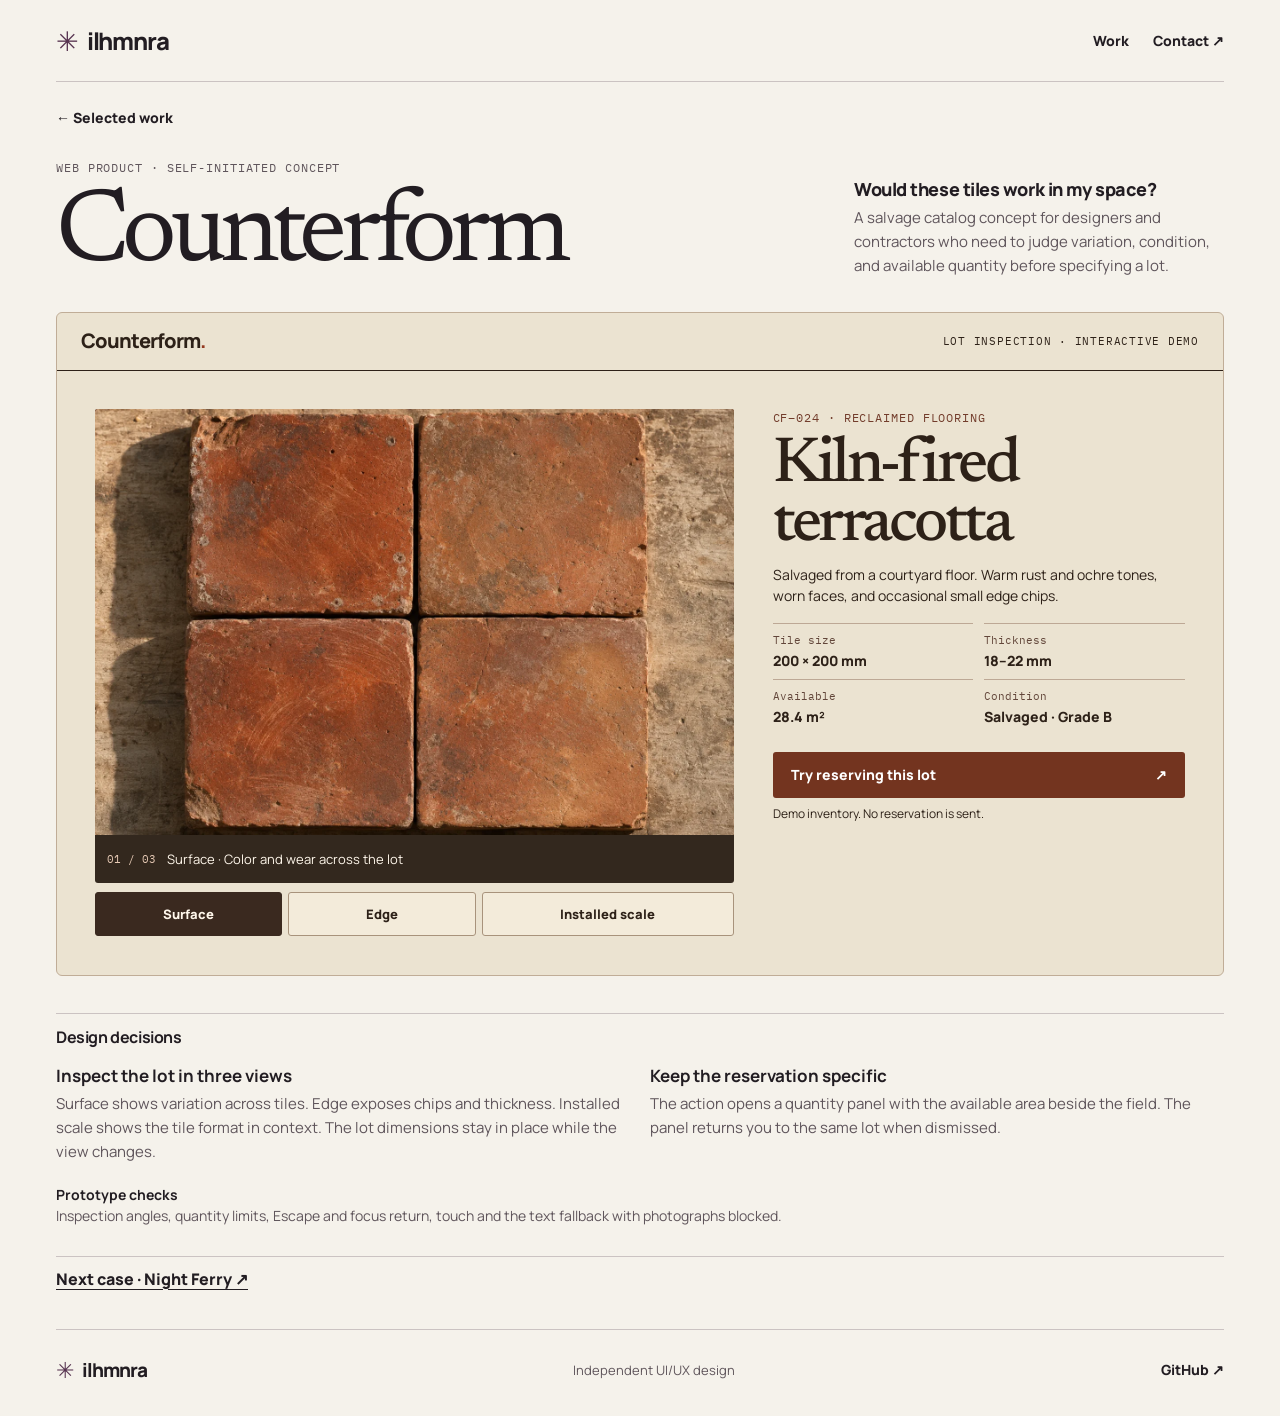
==== site/counterform/index.html @ 46cfc8ca "Build original UI design portfolio and Pages deployment" ====
<!doctype html><html lang="en"><head><meta charset="utf-8"><meta name="viewport" content="width=device-width,initial-scale=1"><meta name="description" content="Counterform · Selected web and mobile design work by Ilhmnra."><title>Counterform — Ilhmnra</title><link rel="icon" href="../assets/mark.png"><link rel="stylesheet" href="../styles.css"><script defer src="../app.js"></script></head><body class="counterform"><a class="skip" href="#main">Skip to content</a><header class="top wrap"><a class="wordmark" href="../" aria-label="Ilhmnra home"><span aria-hidden="true">✳</span> ilhmnra</a><nav aria-label="Main"><a href="../#work">Work</a><a href="../#contact">Contact ↗</a></nav></header><main id="main" class="wrap case-page"><a class="back" href="../#work">← Selected work</a><div class="case-intro"><div><p class="eyebrow">Web product · Self-initiated concept</p><h1>Counterform</h1></div><div><p class="case-statement">Would these tiles work in my space?</p><p class="case-summary">A salvage catalog concept for designers and contractors who need to judge variation, condition, and available quantity before specifying a lot.</p></div></div>
<section class="cf-prototype" aria-labelledby="lot-title">
<div class="proto-bar"><span class="proto-brand">Counterform<span class="cf-dot">.</span></span><span class="proto-tag">Lot inspection · Interactive demo</span></div>
<div class="cf-layout">
<div class="cf-visual">
<figure class="cf-figure" id="lot-view"><div class="cf-image" id="lot-image"><span class="cf-placeholder" aria-hidden="true"></span><img src="../assets/surface.webp" width="1440" height="960" alt="Top view of terracotta tiles with worn edges and a range of red and ochre tones" data-optional-media fetchpriority="high"></div><figcaption><span class="view-index" id="view-index">01 / 03</span><span id="view-caption" role="status">Surface · Color and wear across the lot</span></figcaption></figure>
<div class="view-options" role="group" aria-label="Inspection angle"><button type="button" data-view="surface" aria-controls="lot-view" aria-pressed="true">Surface</button><button type="button" data-view="edge" aria-controls="lot-view" aria-pressed="false">Edge</button><button type="button" data-view="scale" aria-controls="lot-view" aria-pressed="false">Installed scale</button></div>
</div><div class="cf-data"><p class="eyebrow">CF–024 · Reclaimed flooring</p><h2 id="lot-title">Kiln-fired<br>terracotta</h2><p>Salvaged from a courtyard floor. Warm rust and ochre tones, worn faces, and occasional small edge chips.</p><dl class="specs"><div><dt>Tile size</dt><dd>200 × 200 mm</dd></div><div><dt>Thickness</dt><dd>18–22 mm</dd></div><div><dt>Available</dt><dd>28.4 m²</dd></div><div><dt>Condition</dt><dd>Salvaged · Grade B</dd></div></dl><button type="button" class="button cf-action" id="open-hold">Try reserving this lot <span aria-hidden="true">↗</span></button><p class="prototype-note">Demo inventory. No reservation is sent.</p><p id="hold-status" class="status" role="status"></p></div></div></section>
<dialog class="sheet" id="hold-dialog" aria-labelledby="hold-title"><div class="sheet-top"><h2 id="hold-title">Reserve a quantity</h2><form method="dialog"><button class="icon-button" aria-label="Close reservation">×</button></form></div><p>Kiln-fired terracotta · CF–024 · 28.4 m² available</p><form id="hold-form"><label for="hold-amount">Area in square metres</label><input type="number" name="area" id="hold-amount" min="0.1" max="28.4" step="0.1" value="10" required><button type="submit" class="button">Preview reservation</button></form></dialog>
<section class="case-notes" aria-labelledby="notes-title"><div class="section-heading"><h2 id="notes-title">Design decisions</h2></div><div class="notes-grid"><article><h3>Inspect the lot in three views</h3><p>Surface shows variation across tiles. Edge exposes chips and thickness. Installed scale shows the tile format in context. The lot dimensions stay in place while the view changes.</p></article><article><h3>Keep the reservation specific</h3><p>The action opens a quantity panel with the available area beside the field. The panel returns you to the same lot when dismissed.</p></article></div><p class="checked"><strong>Prototype checks</strong> Inspection angles, quantity limits, Escape and focus return, touch and the text fallback with photographs blocked.</p></section><div class="next-case"><a href="../night-ferry/">Next case · Night Ferry ↗</a></div></main><footer class="foot wrap"><a class="wordmark" href="../"><span aria-hidden="true">✳</span> ilhmnra</a><span>Independent UI/UX design</span><a href="https://github.com/ilhmnra">GitHub ↗</a></footer></body></html>
---- site/styles.css ----
@font-face{font-family:Manrope;src:url(assets/manrope.woff2) format("woff2");font-weight:200 800;font-display:swap}
@font-face{font-family:Newsreader;src:url(assets/newsreader.woff2) format("woff2");font-weight:200 800;font-display:swap}
@font-face{font-family:Plex;src:url(assets/ibm-plex-mono.woff2) format("woff2");font-display:swap}
:root{color-scheme:light;--paper:#f5f2eb;--ink:#221d22;--muted:#5f555b;--line:#cbc3c2;--accent:#573350;--plum:#382438;--sans:Manrope,Arial,sans-serif;--serif:Newsreader,Georgia,serif;--mono:Plex,monospace}
*{box-sizing:border-box}
body{margin:0;background:var(--paper);color:var(--ink);font-family:var(--sans);font-size:16px}
main,section{scroll-margin-top:24px}
a{color:inherit;text-underline-offset:.22em}
button,textarea,input{font:inherit}
button{cursor:pointer}
button[hidden]{display:none}
a:focus-visible,button:focus-visible,textarea:focus-visible,input:focus-visible{outline:3px solid #8d3a77;outline-offset:4px}
a,button,input,textarea{-webkit-tap-highlight-color:transparent}
img{display:block;width:100%;height:auto}
p,h1,h2,h3,figure,dl,dd{margin:0}
.wrap{width:min(100% - 112px,1272px);margin-inline:auto}
.skip{position:fixed;top:8px;left:8px;translate:0 -160%;z-index:9;padding:13px;background:var(--ink);color:var(--paper)}
.skip:focus{translate:0}
.top{height:82px;display:flex;align-items:center;justify-content:space-between;border-bottom:1px solid var(--line)}
.wordmark{display:inline-flex;align-items:center;gap:9px;min-height:44px;text-decoration:none;font-weight:800;letter-spacing:-.05em;font-size:24px}
.wordmark span{color:var(--accent);font-size:27px;font-weight:400}
.top nav{display:flex;gap:24px}
.top nav a,.foot>a:last-child{min-height:44px;display:inline-flex;align-items:center;font-size:14px;font-weight:800;text-decoration:none}
.top nav a:hover,.foot a:hover,.back:hover{text-decoration:underline}
.eyebrow{font:400 12px/1.5 var(--mono);letter-spacing:.075em;text-transform:uppercase;color:var(--muted)}
.hero{display:grid;grid-template-columns:minmax(0,1fr) minmax(190px,280px);gap:36px;align-items:end;padding:62px 0 62px}
.live-dot{display:inline-block;vertical-align:2px;width:7px;height:7px;background:#834d70;border-radius:50%;margin-right:6px}
.hero h1{font:400 clamp(76px,8.1vw,130px)/.85 var(--serif);letter-spacing:-.065em;margin-top:28px}
.hero h1 em{font-style:italic;color:var(--accent)}
.hero-intro{padding-bottom:3px}
.hero-intro p,.contact-content p{font-size:18px;line-height:1.55;color:var(--muted);font-weight:600}
.button{display:inline-flex;align-items:center;justify-content:space-between;gap:15px;min-height:46px;padding:9px 17px;border:1px solid transparent;background:var(--plum);color:#fff;text-decoration:none;font-size:14px;font-weight:800;border-radius:3px;text-align:left}
.button:hover{background:#5b3a56}
.button.secondary{color:var(--ink);background:transparent;border-color:#9e8e98}
.button.secondary:hover{background:#e4dce2}
.hero-intro .button{margin-top:22px}
.section-heading{display:flex;justify-content:space-between;align-items:baseline;gap:10px;padding:12px 0 16px;border-top:1px solid var(--line)}
.section-heading h2{font-size:16px;letter-spacing:-.025em}
.section-heading>span{font:400 12px/1.4 var(--mono);color:var(--muted)}
.work-grid{display:grid;grid-template-columns:minmax(0,1.08fr) minmax(0,1fr);gap:16px}
.project-link{display:block;text-decoration:none}
.project-art{position:relative;overflow:hidden;isolation:isolate;aspect-ratio:1.64;border-radius:4px;color:#fff;background:#693b2b}
.project-art img{position:absolute;inset:0;height:100%;object-fit:cover;object-position:50% 55%}
.clay-art{background:repeating-linear-gradient(120deg,#5e362d 0 40px,#8c533b 41px 95px)}
.clay-art:after{content:"";position:absolute;inset:45% 0 0;background:linear-gradient(transparent,#1a0d08bb)}
.art-caption{position:absolute;z-index:2;inset:auto 19px 16px;display:flex;justify-content:space-between;gap:8px;font:400 11px var(--mono);letter-spacing:.12em}
.night-art{background:radial-gradient(ellipse at 68% 80%,#3b5863,transparent 56%),linear-gradient(127deg,#111e33,#24384a 62%,#152538)}
.art-orbit{position:absolute;inset:-48% -12% -42% -14%;background:repeating-radial-gradient(ellipse at 73% 65%,transparent 0 21px,#9fc7bb35 22px 23px,transparent 25px 32px);transform:rotate(-21deg)}
.art-route{position:absolute;top:58%;left:6%;width:85%;height:24%;border-top:1px dashed #9de7ce;border-right:1px dashed #9de7ce;border-radius:60%;transform:rotate(-18deg)}
.mini-phone{position:absolute;top:12%;left:50%;transform:translateX(-50%) rotate(-9deg);width:39%;min-width:142px;aspect-ratio: .62;padding:clamp(11px,1.7vw,26px);border:1px solid #9caeb0;border-radius:clamp(15px,2vw,27px);background:#101e30;box-shadow:18px 17px 35px #06111c99;color:#fff}
.mini-bar{display:flex;justify-content:space-between;gap:3px;white-space:nowrap;font:400 clamp(8px,1vw,11px) var(--mono);color:#b9cdd0}
.mini-title{margin-top:18%;font-size:clamp(16px,2.45vw,35px);line-height:1.02;font-weight:800;letter-spacing:-.045em}
.mini-title span{color:#a7ebc9}
.mini-line{height:1px;background:#81d4b4;margin:16% 0;display:flex;justify-content:space-between;align-items:center}
.mini-line i{display:block;background:#b5e2ce;width:7px;height:7px;border-radius:50%}
.mini-data{display:grid;gap:3px;background:#bce9cf;color:#112d24;padding:8px 10px;border-radius:5px}
.mini-data>span{font:400 clamp(6px,.8vw,10px) var(--mono)}
.mini-data strong{font-size:clamp(16px,2.3vw,30px);line-height:1}
.mini-data small{font-size:.53em}
.project-meta{display:flex;align-items:center;justify-content:space-between;gap:10px;margin-top:16px}
.project-meta h3{font:500 clamp(33px,3.45vw,52px)/1.02 var(--serif);letter-spacing:-.045em;margin-top:5px}
.project-arrow{display:grid;place-items:center;min-width:45px;height:45px;border:1px solid var(--line);border-radius:50%;font-size:20px}
.project-link:hover .project-arrow{background:var(--plum);color:white;border-color:var(--plum)}
.project-description{font-size:15px;color:var(--muted);margin-top:4px}
.contact{margin:82px 0 42px;padding:38px 0;display:grid;grid-template-columns:1fr 1fr;align-items:center;gap:24px;border-block:1px solid var(--line)}
.contact h2{margin-top:14px;font:400 clamp(55px,6.3vw,96px)/.86 var(--serif);letter-spacing:-.06em}
.contact-content{max-width:520px}
.contact-actions{display:flex;flex-wrap:wrap;gap:8px;margin-top:18px}
.foot{display:flex;align-items:center;justify-content:space-between;gap:10px;padding:18px 0 24px;min-height:68px;border-top:1px solid var(--line)}
.foot>span{color:var(--muted);font-size:13px}
.foot .wordmark{font-size:19px}
.foot .wordmark span{font-size:22px}
.sheet{width:min(90vw,470px);max-height:90vh;margin:auto;padding:24px;border:1px solid #b9aeb7;border-radius:8px;color:var(--ink);background:var(--paper);box-shadow:0 14px 70px #1c0f2260}
.sheet::backdrop{background:#1e172bb0}
.sheet-top{display:flex;justify-content:space-between;align-items:center;gap:8px}
.sheet h2{font:500 37px/.95 var(--serif)}
.sheet p{margin:12px 0;font-size:14px;color:var(--muted);line-height:1.55}
.sheet label{font-size:14px;font-weight:800}
.sheet textarea,.sheet input{width:100%;margin:8px 0 14px;display:block;background:#fff;color:var(--ink);padding:12px;border:1px solid #8e7c89;border-radius:4px}
.icon-button{display:grid;place-items:center;width:44px;height:44px;border:1px solid var(--line);border-radius:50%;font-size:24px;background:transparent;color:var(--ink)}
.status:empty{display:none}
.back{min-height:44px;display:inline-flex;align-items:center;margin-top:13px;font-size:14px;font-weight:800;text-decoration:none}
.case-intro{display:grid;grid-template-columns:minmax(0,1fr) minmax(220px,370px);align-items:end;gap:25px;padding:20px 0 34px}
.case-intro h1{font:400 clamp(68px,8.1vw,120px)/.8 var(--serif);letter-spacing:-.065em;margin-top:18px}
.case-statement{font-weight:800;font-size:18px;letter-spacing:-.025em}
.case-summary,.notes-grid p{color:var(--muted);font-size:15px;line-height:1.6;margin-top:5px}
.proto-bar{min-height:58px;padding:10px 24px;display:flex;justify-content:space-between;align-items:center;gap:10px;border-bottom:1px solid currentColor}
.proto-brand{font-size:20px;font-weight:800;line-height:1.2;letter-spacing:-.045em}
.proto-tag{font:400 11px/1.4 var(--mono);text-align:right;text-transform:uppercase;letter-spacing:.07em}
.cf-prototype{--cf-ink:#2d2118;color:var(--cf-ink);background:#ebe3d1;border:1px solid #c0ad97;border-radius:6px;overflow:hidden}
.cf-dot{color:#943920}
.cf-layout{display:grid;grid-template-columns:minmax(0,1.55fr) minmax(0,1fr);gap:clamp(16px,3vw,46px);padding:clamp(16px,3vw,44px)}
.cf-figure{overflow:hidden;border-radius:3px;background:#33281e;color:#fff7eb}
.cf-image{position:relative;aspect-ratio:1.5;background:#744b3e;isolation:isolate}
.cf-placeholder{position:absolute;inset:0;background:repeating-linear-gradient(120deg,#6e422f 0 42px,#925840 45px 84px)}
.cf-image img{height:100%;position:absolute;inset:0;object-fit:cover}
.cf-figure figcaption{padding:11px 12px;min-height:48px;display:flex;align-items:center;gap:11px;font-size:13px}
.view-index{font:400 11px var(--mono);color:#e8cbb6;white-space:nowrap}
.view-options{display:grid;grid-template-columns:1fr 1fr 1.35fr;gap:6px;margin-top:9px}
.view-options button{padding:6px;min-height:44px;border:1px solid #a8937c;background:#f3ebda;color:var(--cf-ink);font-size:13px;font-weight:800;border-radius:3px}
.view-options button:hover{background:#e3cbb2}
.view-options button[aria-pressed=true]{background:#3a291f;color:#fff7eb;border-color:#3a291f}
.cf-data .eyebrow{color:#723c2b}
.cf-data h2{font:500 clamp(42px,5vw,77px)/.91 var(--serif);letter-spacing:-.055em;margin:10px 0}
.cf-data>p:not(.eyebrow){line-height:1.5;font-size:14px}
.specs{display:grid;grid-template-columns:1fr 1fr;gap:0 11px;margin:17px 0}
.specs>div{padding:9px 0;border-top:1px solid #bda895}
.specs dt{font:400 11px var(--mono);color:#62463a}
.specs dd{font-size:14px;font-weight:800;margin-top:4px}
.cf-action{width:100%;background:#73341f}
.cf-action:hover{background:#542818}
.prototype-note{font-size:12px!important;margin-top:7px}
#hold-status{font-weight:800;margin-top:8px}
.nf-prototype{background:#101d2d;border:1px solid #334453;color:#f3f8f6;border-radius:6px;overflow:hidden}
.nf-prototype .proto-bar{border-color:#45596a;color:#dfe9e7}
.ferry-mark{color:#b6ebd0;margin-right:4px}
.nf-layout{display:grid;grid-template-columns:minmax(0,1.15fr) minmax(0,1fr)}
.nf-scene{isolation:isolate;position:relative;overflow:hidden;display:flex;flex-direction:column;min-height:370px;padding:clamp(17px,3vw,42px);background:#172d40}
.nf-scene .eyebrow{color:#bde5d8}
.nf-scene h2{font-size:clamp(44px,5.6vw,82px);line-height:.95;letter-spacing:-.08em;margin-top:11px}
.nf-scene h2 span{color:#ade8ca}
.route-map{position:relative;flex:1;min-height:150px;margin-top:24px}
.map-water{position:absolute;inset:-80% -36% -44%;z-index:-1;opacity:.55;background:repeating-radial-gradient(ellipse at 65% 65%,transparent 0 16px,#a4d1cc36 17px 18px,transparent 19px 25px);transform:rotate(-19deg)}
.water-b{transform:rotate(23deg);opacity:.24}
.route-track{position:absolute;left:6%;right:10%;top:45%;height:30%;border-top:2px dashed #a2ddbd;border-radius:47%}
.route-stop{position:absolute;display:grid;gap:6px;font:400 11px var(--mono);line-height:1.2}
.route-stop i{display:block;width:12px;height:12px;border:2px solid #c9f5e1;border-radius:50%;background:#2b5a51}
.stop-a{left:4%;top:55%}.stop-b{left:42%;top:40%}.stop-c{right:3%;top:52%}
.stop-b i{background:#c9f5e1;box-shadow:0 0 0 4px #a2ddbd45}
.nf-prototype:has(.transfer[data-state=tight]) .stop-b i{background:#ffc394;border-color:#ffc394;box-shadow:0 0 0 4px #ffc39445}
.nf-panel{padding:clamp(17px,3vw,42px)}
.nf-panel :is(a,button,input):focus-visible,.choice-row input:focus-visible+span{outline:3px solid #fbb98c;outline-offset:3px}
.departures{border:0;padding:0;margin:0;min-width:0}
.departures legend{padding:0 0 9px;font-size:14px;font-weight:800}
.choice-row{display:grid;grid-template-columns:1fr 1fr;gap:8px}
.choice-row label{position:relative;cursor:pointer}
.choice-row input{position:absolute;inset:0;margin:0;width:100%;height:100%;opacity:0;cursor:pointer}
.choice-row span{display:grid;place-items:center;min-height:44px;color:#f3f8f6;background:#182b3f;border:1px solid #60798a;border-radius:4px;font:400 15px var(--mono)}
.choice-row input:checked+span{background:#345a55;border-color:#97d7b9}
.transfer{display:grid;grid-template-columns:auto minmax(0,1fr);align-items:center;gap:3px 11px;min-height:115px;padding:12px 14px;margin:12px 0;background:#bde9d1;border-radius:5px;color:#10281f;transition:background-color 180ms ease-out}
.transfer[data-state=tight]{background:#f3c29d;color:#3b2018}
.transfer-label,.transfer p{grid-column:1/-1}
.transfer-label{font:400 11px var(--mono);text-transform:uppercase;letter-spacing:.08em}
.transfer strong{font-size:38px;line-height:1;letter-spacing:-.075em;white-space:nowrap}
.transfer small{font-size:.44em;letter-spacing:0}
#transfer-label{justify-self:end;text-align:right;font-size:13px;font-weight:800;letter-spacing:-.02em}
.transfer p{font-size:13px;line-height:1.4}
.times{list-style:none;padding:0;margin:0 0 14px}
.times li{border-top:1px solid #45596a;padding:8px 0;display:flex;justify-content:space-between;gap:7px;font-size:13px;line-height:1.4}
.times strong{font:400 13px var(--mono);white-space:nowrap}
.nf-action{width:100%;justify-content:center;background:#c6eeda;color:#172c27}
.nf-action:hover{background:#e1f5e8}
.nf-panel .prototype-note{color:#bfcfda}
.case-notes{margin-top:37px}
.notes-grid{display:grid;grid-template-columns:1fr 1fr;gap:20px}
.notes-grid h3{font-size:17px}
.checked{color:var(--muted);font-size:14px;line-height:1.5;margin:20px 0}
.checked strong{display:block;color:var(--ink)}
.next-case{border-top:1px solid var(--line);margin:30px 0 28px}
.next-case a{min-height:44px;display:inline-flex;align-items:center;font-size:16px;font-weight:800}
@media(max-width:1050px){.wrap{width:calc(100% - 64px)}.hero{grid-template-columns:minmax(0,1fr) minmax(190px,230px);gap:23px;padding-block:52px}.hero h1{font-size:clamp(66px,9vw,105px)}.hero-intro p{font-size:16px}.case-intro{grid-template-columns:1fr minmax(200px,287px)}.case-intro h1{font-size:clamp(66px,9.3vw,108px)}}
@media(max-width:700px){.wrap{width:calc(100% - 38px)}.top{height:61px}.wordmark{font-size:22px}.top nav{gap:16px}.hero{display:block;padding:39px 0 35px}.hero h1{font-size:clamp(57px,11.9vw,83px);margin-top:17px}.desktop-break{display:none}.hero-intro{margin-top:20px}.hero-intro p{max-width:350px}.hero-intro .button{margin-top:14px}.work-grid{grid-template-columns:1fr;gap:26px}.project-art{aspect-ratio:1.58}.project-meta{margin-top:11px}.project-description{font-size:14px}.mini-phone{width:37%;padding:14px}.mini-title{font-size:21px}.contact{margin:54px 0 20px;padding:25px 0;display:block}.contact-content{margin-top:22px}.contact-content p{font-size:16px}.foot>span{display:none}.case-intro{display:block;padding:13px 0 20px}.case-intro h1{font-size:clamp(57px,13vw,78px);margin:12px 0 9px}.case-statement{font-size:16px}.case-summary{font-size:14px}.back{margin-top:4px}.cf-layout,.nf-layout{grid-template-columns:1fr;gap:0}.cf-data{margin-top:18px}.proto-bar{padding:9px 13px;min-height:50px}.proto-brand{font-size:17px}.proto-tag{font-size:9px}.nf-scene{min-height:0;padding:15px}.nf-scene h2{font-size:clamp(34px,8.5vw,58px)}.route-map{min-height:70px;margin-top:10px}.route-stop{font-size:9px}.route-stop i{width:9px;height:9px}.nf-panel{padding:15px}.notes-grid{grid-template-columns:1fr;gap:15px}}
@media(max-width:365px){.wrap{width:calc(100% - 28px)}.hero h1{font-size:50px}.case-intro h1{font-size:50px}.section-heading>span{font-size:10px}}
@media(prefers-reduced-motion:reduce){*,*::before,*::after{animation-duration:0s!important;transition-duration:0s!important;scroll-behavior:auto!important}}
[aria-hidden=true][data-failed],img[data-failed]{display:none}

@media(min-width:701px){.project-art{height:clamp(185px,29vw,373px);aspect-ratio:auto}}

.contact-content .inquiry-note{font-size:13px;margin-top:12px}
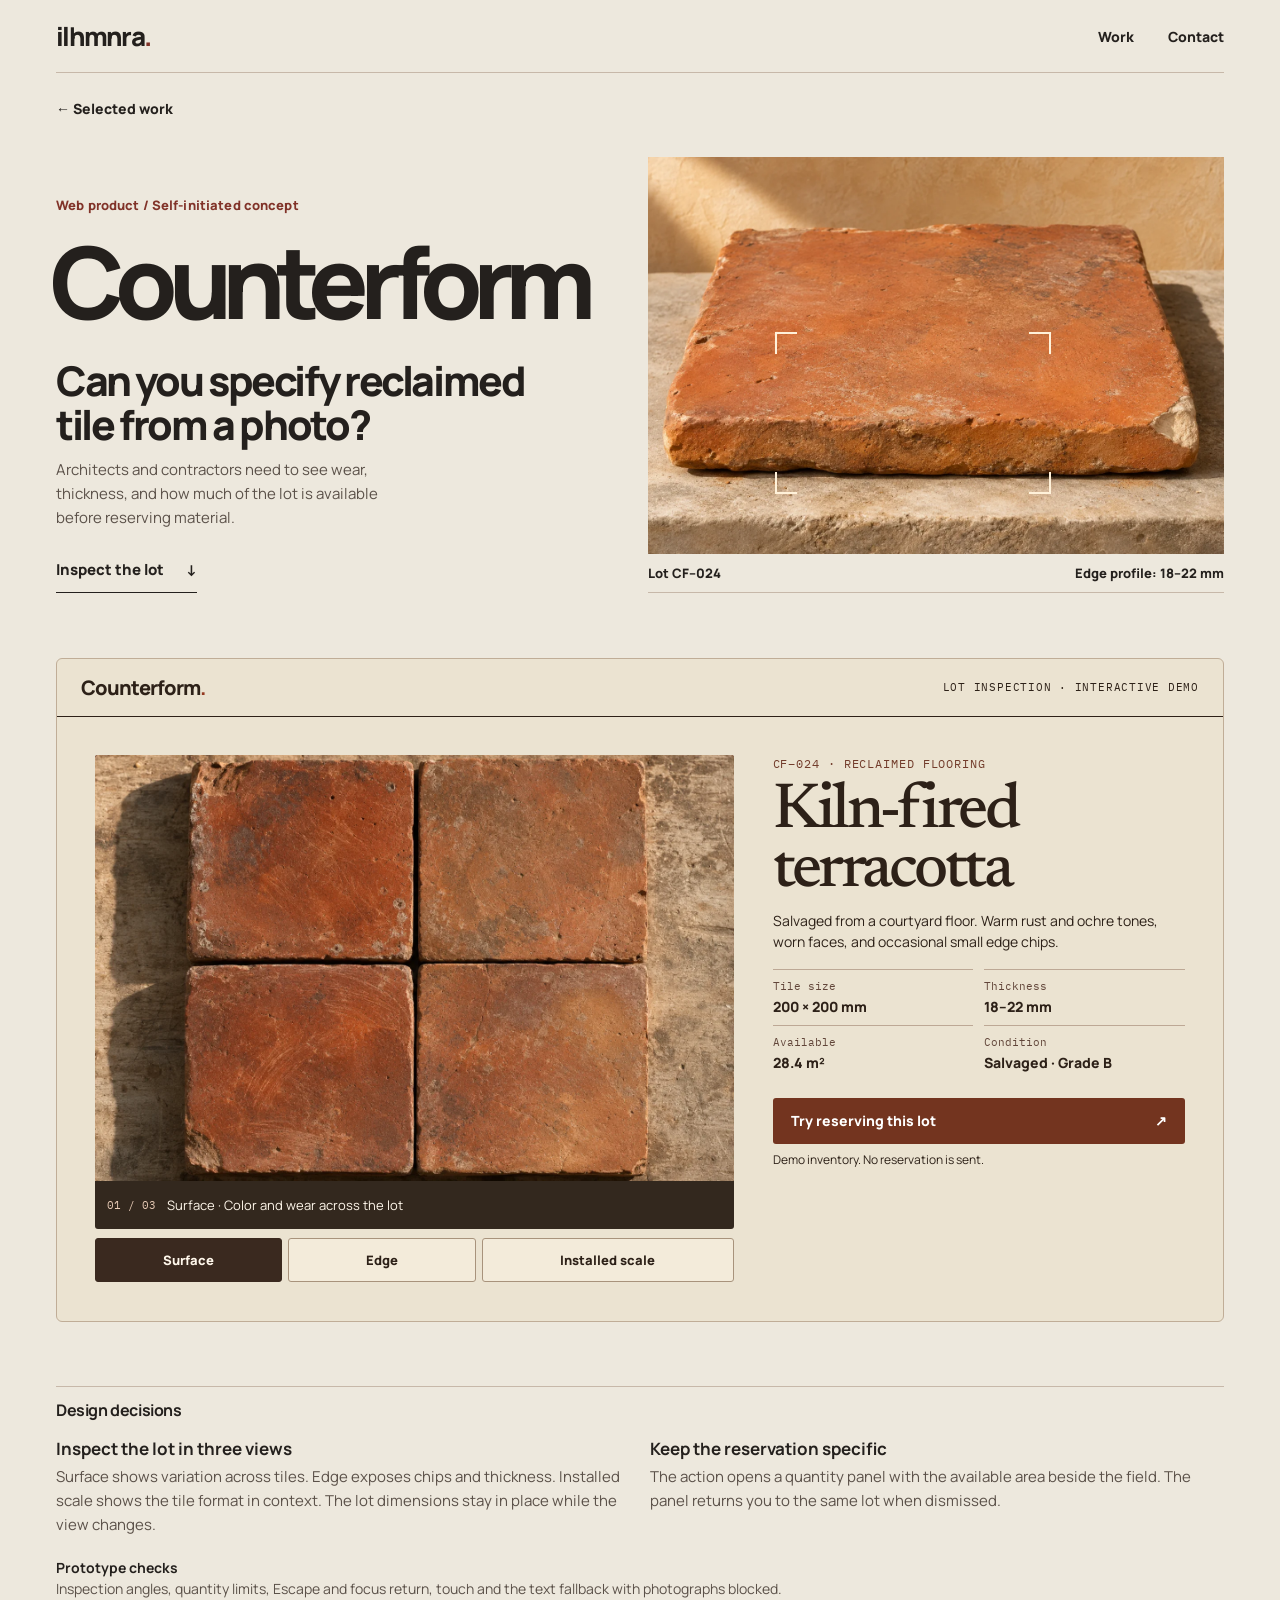
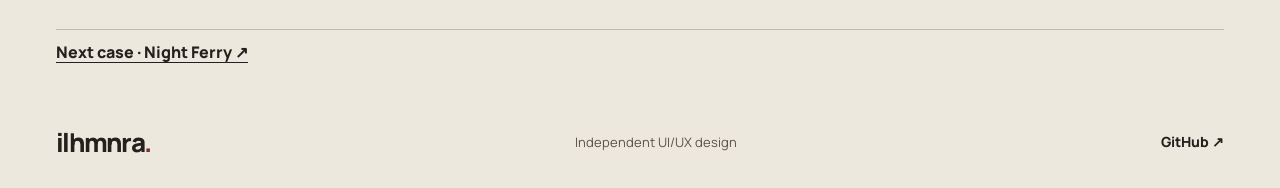
==== commit 14be7512: "Recompose portfolio around interactive project proof" ====
--- a/site/counterform/index.html
+++ b/site/counterform/index.html
@@ -1,5 +1,18 @@
-<!doctype html><html lang="en"><head><meta charset="utf-8"><meta name="viewport" content="width=device-width,initial-scale=1"><meta name="description" content="Counterform · Selected web and mobile design work by Ilhmnra."><title>Counterform — Ilhmnra</title><link rel="icon" href="../assets/mark.png"><link rel="stylesheet" href="../styles.css"><script defer src="../app.js"></script></head><body class="counterform"><a class="skip" href="#main">Skip to content</a><header class="top wrap"><a class="wordmark" href="../" aria-label="Ilhmnra home"><span aria-hidden="true">✳</span> ilhmnra</a><nav aria-label="Main"><a href="../#work">Work</a><a href="../#contact">Contact ↗</a></nav></header><main id="main" class="wrap case-page"><a class="back" href="../#work">← Selected work</a><div class="case-intro"><div><p class="eyebrow">Web product · Self-initiated concept</p><h1>Counterform</h1></div><div><p class="case-statement">Would these tiles work in my space?</p><p class="case-summary">A salvage catalog concept for designers and contractors who need to judge variation, condition, and available quantity before specifying a lot.</p></div></div>
-<section class="cf-prototype" aria-labelledby="lot-title">
+<!doctype html><html lang="en"><head><meta charset="utf-8"><meta name="viewport" content="width=device-width,initial-scale=1"><meta name="description" content="Counterform · Selected web and mobile design work by Ilhmnra."><title>Counterform — Ilhmnra</title><link rel="icon" href="../assets/mark.png"><link rel="stylesheet" href="../styles.css"><link rel="stylesheet" href="../editorial.css"><script defer src="../app.js"></script></head><body class="counterform editorial"><a class="skip" href="#main">Skip to content</a><header class="top wrap"><a class="wordmark" href="../" aria-label="Ilhmnra home">ilhmnra<span aria-hidden="true">.</span></a><nav aria-label="Main"><a href="../#work">Work</a><a href="../#contact">Contact</a></nav></header><main id="main" class="wrap case-page"><a class="back" href="../#work">← Selected work</a>
+<section class="material-lead" aria-labelledby="case-title">
+  <div class="material-copy">
+    <p class="discipline">Web product / Self-initiated concept</p>
+    <h1 id="case-title">Counterform</h1>
+    <p class="material-question">Can you specify reclaimed tile from a photo?</p>
+    <p class="case-summary">Architects and contractors need to see wear, thickness, and how much of the lot is available before reserving material.</p>
+    <a class="action-text" href="#inspection-demo">Inspect the lot <span aria-hidden="true">↓</span></a>
+  </div>
+  <figure class="material-sample">
+    <div><img src="../assets/edge.webp" width="1440" height="960" alt="Chipped edge of a reclaimed terracotta tile in raking sunlight" fetchpriority="high" data-optional-media><span class="bracket" aria-hidden="true"></span></div>
+    <figcaption><span>Lot CF–024</span><span>Edge profile: 18–22 mm</span></figcaption>
+  </figure>
+</section>
+<section class="cf-prototype" id="inspection-demo" aria-labelledby="lot-title">
 <div class="proto-bar"><span class="proto-brand">Counterform<span class="cf-dot">.</span></span><span class="proto-tag">Lot inspection · Interactive demo</span></div>
 <div class="cf-layout">
 <div class="cf-visual">
@@ -7,4 +20,4 @@
 <div class="view-options" role="group" aria-label="Inspection angle"><button type="button" data-view="surface" aria-controls="lot-view" aria-pressed="true">Surface</button><button type="button" data-view="edge" aria-controls="lot-view" aria-pressed="false">Edge</button><button type="button" data-view="scale" aria-controls="lot-view" aria-pressed="false">Installed scale</button></div>
 </div><div class="cf-data"><p class="eyebrow">CF–024 · Reclaimed flooring</p><h2 id="lot-title">Kiln-fired<br>terracotta</h2><p>Salvaged from a courtyard floor. Warm rust and ochre tones, worn faces, and occasional small edge chips.</p><dl class="specs"><div><dt>Tile size</dt><dd>200 × 200 mm</dd></div><div><dt>Thickness</dt><dd>18–22 mm</dd></div><div><dt>Available</dt><dd>28.4 m²</dd></div><div><dt>Condition</dt><dd>Salvaged · Grade B</dd></div></dl><button type="button" class="button cf-action" id="open-hold">Try reserving this lot <span aria-hidden="true">↗</span></button><p class="prototype-note">Demo inventory. No reservation is sent.</p><p id="hold-status" class="status" role="status"></p></div></div></section>
 <dialog class="sheet" id="hold-dialog" aria-labelledby="hold-title"><div class="sheet-top"><h2 id="hold-title">Reserve a quantity</h2><form method="dialog"><button class="icon-button" aria-label="Close reservation">×</button></form></div><p>Kiln-fired terracotta · CF–024 · 28.4 m² available</p><form id="hold-form"><label for="hold-amount">Area in square metres</label><input type="number" name="area" id="hold-amount" min="0.1" max="28.4" step="0.1" value="10" required><button type="submit" class="button">Preview reservation</button></form></dialog>
-<section class="case-notes" aria-labelledby="notes-title"><div class="section-heading"><h2 id="notes-title">Design decisions</h2></div><div class="notes-grid"><article><h3>Inspect the lot in three views</h3><p>Surface shows variation across tiles. Edge exposes chips and thickness. Installed scale shows the tile format in context. The lot dimensions stay in place while the view changes.</p></article><article><h3>Keep the reservation specific</h3><p>The action opens a quantity panel with the available area beside the field. The panel returns you to the same lot when dismissed.</p></article></div><p class="checked"><strong>Prototype checks</strong> Inspection angles, quantity limits, Escape and focus return, touch and the text fallback with photographs blocked.</p></section><div class="next-case"><a href="../night-ferry/">Next case · Night Ferry ↗</a></div></main><footer class="foot wrap"><a class="wordmark" href="../"><span aria-hidden="true">✳</span> ilhmnra</a><span>Independent UI/UX design</span><a href="https://github.com/ilhmnra">GitHub ↗</a></footer></body></html>+<section class="case-notes" aria-labelledby="notes-title"><div class="section-heading"><h2 id="notes-title">Design decisions</h2></div><div class="notes-grid"><article><h3>Inspect the lot in three views</h3><p>Surface shows variation across tiles. Edge exposes chips and thickness. Installed scale shows the tile format in context. The lot dimensions stay in place while the view changes.</p></article><article><h3>Keep the reservation specific</h3><p>The action opens a quantity panel with the available area beside the field. The panel returns you to the same lot when dismissed.</p></article></div><p class="checked"><strong>Prototype checks</strong> Inspection angles, quantity limits, Escape and focus return, touch and the text fallback with photographs blocked.</p></section><div class="next-case"><a href="../night-ferry/">Next case · Night Ferry ↗</a></div></main><footer class="foot wrap"><a class="wordmark" href="../">ilhmnra<span aria-hidden="true">.</span></a><span>Independent UI/UX design</span><a href="https://github.com/ilhmnra">GitHub ↗</a></footer></body></html>
--- a/site/editorial.css
+++ b/site/editorial.css
@@ -0,0 +1,239 @@
+/* Portfolio typography and components. The prototypes retain their own visual systems. */
+.editorial {
+  --paper: #ede8dd;
+  --ink: #24201d;
+  --muted: #5b5149;
+  --accent: #813329;
+  --plum: #813329;
+  --line: #c7b8a9;
+  --night: #152835;
+  --mint: #c9f4d6;
+  --rust: #793126;
+  --display: Manrope, Arial, sans-serif;
+}
+.editorial .wrap { width: min(100% - 112px, 1328px); }
+.editorial .top { height: 73px; }
+.editorial .wordmark { font-size: 26px; gap: 0; letter-spacing: -.067em; }
+.editorial .wordmark span { font-size: inherit; font-weight: inherit; }
+.editorial .top nav { gap: 30px; }
+.editorial .top nav a { min-width: 44px; justify-content: center; }
+.editorial a:focus-visible, .editorial button:focus-visible { outline-color: #a04234; }
+.editorial .nf-panel :is(button,input):focus-visible { outline-color: #fbb98c; }
+.discipline { font-weight: 800; font-size: 13px; letter-spacing: .01em; }
+.opening {
+  display: grid;
+  grid-template-columns: minmax(0, .76fr) minmax(0, 1.52fr);
+  gap: clamp(18px,4vw,65px);
+  align-items: center;
+  padding-block: 28px 58px;
+}
+.opening-copy h1 {
+  font: 800 clamp(66px,7.85vw,136px)/.86 var(--display);
+  letter-spacing: -.078em; word-spacing: .035em;
+  margin: 27px 0 27px -0.065em;
+}
+.opening-intro { font-size: clamp(16px,1.3vw,19px); color: var(--muted); max-width: 29ch; line-height: 1.55; font-weight: 600; }
+.action-text {
+  display: inline-flex; align-items: center; justify-content: space-between; gap: 22px;
+  min-height: 46px; padding: 8px 0; border-bottom: 1px solid currentColor;
+  text-decoration: none; font-size: 15px; font-weight: 800;
+}
+.action-text:hover { color: var(--accent); }
+.opening-copy .action-text { margin-top: 12px; }
+.opening-figure { min-width: 0; }
+.opening-media {
+  position: relative; isolation: isolate; overflow: hidden;
+  height: clamp(464px,48vw,742px); background: #573221;
+}
+.opening-media picture, .opening-media img { position: absolute; inset: 0; width: 100%; height: 100%; }
+.opening-media img { object-fit: cover; object-position: 55% 48%; }
+.editorial .opening-media img[data-failed] { display: none; }
+.opening-media::before { content:""; position:absolute; inset:0; background:repeating-linear-gradient(126deg,#613a28 0 84px,#503020 85px 165px); z-index:-1; }
+.specimen-anchor {
+  position: absolute; left: 54%; top: 48%; width: clamp(156px,21vw,318px);
+  aspect-ratio: 1; transform: translate(-50%,-50%); z-index: 1; color: #fff2d8;
+}
+.editorial .specimen-anchor:focus-visible { outline-color: #fff2d8; outline-offset: 9px; }
+.bracket {
+  display: block;
+  --arm: 22px;
+  --stroke: 2px;
+  pointer-events: none;
+  background:
+    linear-gradient(currentColor,currentColor) top left / var(--arm) var(--stroke),
+    linear-gradient(currentColor,currentColor) top left / var(--stroke) var(--arm),
+    linear-gradient(currentColor,currentColor) top right / var(--arm) var(--stroke),
+    linear-gradient(currentColor,currentColor) top right / var(--stroke) var(--arm),
+    linear-gradient(currentColor,currentColor) bottom left / var(--arm) var(--stroke),
+    linear-gradient(currentColor,currentColor) bottom left / var(--stroke) var(--arm),
+    linear-gradient(currentColor,currentColor) bottom right / var(--arm) var(--stroke),
+    linear-gradient(currentColor,currentColor) bottom right / var(--stroke) var(--arm);
+  background-repeat: no-repeat;
+}
+.opening-bracket { width: 100%; height: 100%; }
+.opening-figure figcaption {
+  display: flex; justify-content: space-between; align-items: center; gap: 12px;
+  min-height: 44px; color: var(--muted); font-size: 13px;
+  border-bottom: 1px solid var(--line);
+}
+.opening-figure figcaption a { display: inline-flex; align-items: center; gap: 8px; min-height: 44px; font-weight: 800; color: var(--ink); text-decoration: none; }
+.opening-figure figcaption a:hover { text-decoration: underline; }
+.evidence { border-top: 1px solid var(--line); padding: clamp(35px,6vw,96px) 0 clamp(65px,9vw,150px); }
+.evidence-intro {
+  display: grid; grid-template-columns: minmax(0,2fr) minmax(220px,1fr);
+  gap: 10px 42px; align-items: end; margin-bottom: 32px;
+}
+.evidence-intro .discipline { grid-column: 1 / -1; color: var(--accent); }
+.evidence-intro h2, .crossing h2, .commission h2 {
+  font: 800 clamp(49px,6.5vw,100px)/.91 var(--display);
+  letter-spacing: -.075em; margin-left: -.05em;
+}
+.evidence-intro>p:last-child, .crossing-copy>p:not(.discipline), .commission-copy>p:not(.discipline) { color: var(--muted); max-width: 37ch; line-height: 1.62; font-weight: 600; }
+.inspection { display: grid; grid-template-columns: minmax(0,2fr) minmax(220px,1fr); gap: 42px; align-items: start; }
+.inspection-figure { background: #2d231e; color: #fff1de; }
+.inspection-figure .cf-image { aspect-ratio: 1.8; }
+.inspection-figure figcaption { padding: 8px 13px; min-height: 66px; display: flex; align-items: center; gap: 12px; font-size: 14px; }
+.index-frame { position: relative; display: grid; place-items: center; width: 64px; height: 44px; flex: 0 0 auto; color: #fbd1a7; }
+.proof-bracket { position: absolute; inset: 0; --arm: 10px; }
+.inspection .view-options { gap: 0; margin-top: 0; border: 1px solid #ad9c8c; border-top: 0; }
+.inspection .view-options button { border: 0; border-right: 1px solid #ad9c8c; border-radius: 0; background: transparent; color: var(--ink); }
+.inspection .view-options button:last-child { border-right: 0; }
+.inspection .view-options button[aria-pressed="true"] { background: var(--rust); color: #fff; }
+.inspection-facts { padding: 14px 0 0; border-top: 2px solid var(--accent); }
+.inspection-facts .discipline { color: var(--accent); }
+.inspection-facts h3 { font: 700 clamp(30px,3vw,50px)/1.02 var(--display); margin: 14px 0 24px; letter-spacing: -.06em; max-width: 15ch; }
+.inspection-facts dl>div { display: grid; grid-template-columns: 1fr auto; gap: 12px; border-top: 1px solid var(--line); padding: 11px 0; }
+.inspection-facts dt { font-size: 14px; color: var(--muted); }
+.inspection-facts dd { font-weight: 800; }
+.inspection-facts .action-text { margin-top: 17px; }
+.crossing { background: var(--night); color: #f0f7f1; }
+.crossing-grid { display: grid; grid-template-columns: minmax(0,.9fr) minmax(0,1.1fr); align-items: center; gap: 9vw; padding-block: clamp(62px,10vw,155px); }
+.crossing h2 { margin-block: 18px 19px; max-width: 8ch; }
+.crossing .discipline, .crossing .action-text { color: var(--mint); }
+.crossing-copy>p:not(.discipline) { color: #e0ebe7; }
+.crossing .action-text { margin-top: 18px; }
+.crossing a:focus-visible { outline-color: var(--mint); }
+.crossing-board { min-width: 0; }
+.crossing-route { display: flex; justify-content: space-between; gap: 4px; color: #d8e8e7; border-bottom: 1px solid #81ab9b; font-size: 13px; }
+.crossing-route span { position: relative; padding-bottom: 16px; }
+.crossing-route span::after { position: absolute; content: ""; width: 8px; height: 8px; inset: auto auto -4px 2px; background: #a8d6bf; }
+.crossing-readout { display: grid; grid-template-columns: 1fr 1fr; position: relative; margin-top: 22px; }
+.crossing-readout>div { min-height: 172px; padding: 22px clamp(9px,2vw,29px); display: flex; flex-direction: column; gap: 9px; font-size: 14px; }
+.crossing-readout>div:first-child { color: var(--mint); }
+.crossing-readout>div:nth-child(2) { color: #f8c8a8; }
+.crossing-readout strong { font-size: clamp(46px,6.2vw,102px); line-height: .96; letter-spacing: -.095em; white-space: nowrap; }
+.crossing-readout small { font-size: .27em; letter-spacing: -.02em; }
+.crossing-bracket { position: absolute; width: 50%; height: 100%; left: 0; top: 0; color: var(--mint); }
+.crossing-board>p { font-size: 14px; margin-top: 13px; color: #d8e8e7; }
+.commission { background: var(--rust); color: #fff2df; }
+.commission-grid { display: grid; grid-template-columns: minmax(0,1.13fr) minmax(0,.87fr); gap: 8vw; align-items: center; padding-block: clamp(68px,10vw,145px); }
+.commission h2 { margin-block: 18px 20px; }
+.commission-copy>p:not(.discipline) { color: #fff2df; }
+.commission .contact-actions { margin-top: 22px; }
+.commission .button { background: #fff2df; color: #481c17; border-radius: 0; }
+.commission .button:hover { background: #f7d9be; }
+.commission .button.secondary { color: #fff2df; background: transparent; border-color: #f7d9be; }
+.commission :is(a,button):focus-visible { outline-color: #fff2df; }
+.commission .inquiry-note { font-size: 12px; max-width: 46ch; opacity: 1; margin-top: 12px; }
+.brief-plate { position: relative; padding: clamp(22px,3.5vw,55px); isolation: isolate; }
+.close-bracket { position: absolute; inset: 0; color: #fff2df; --arm: 37px; }
+.brief-plate .brief-questions { list-style: none; margin: 0; padding: 0; }
+.brief-questions li { padding: 15px 0; border-bottom: 1px solid #d59b85; font-size: clamp(15px,1.55vw,22px); font-weight: 800; }
+.brief-questions li:first-child { padding-top: 3px; }
+.brief-questions li:last-child { border: 0; padding-bottom: 2px; }
+.editorial .foot { border-top: 0; }
+.traveling-bracket { position: fixed; top: 0; left: 0; z-index: 3; display: none; }
+.sequence-running :is(.opening-bracket,.proof-bracket) { visibility: hidden; }
+.sequence-running .traveling-bracket { display: block; }
+@media(max-width:1050px) {
+  .editorial .wrap { width: calc(100% - 62px); }
+  .opening { grid-template-columns: minmax(0,.85fr) minmax(0,1.15fr); gap: 22px; }
+  .opening-copy h1 { font-size: clamp(68px,10vw,108px); }
+  .opening-media { height: clamp(430px,64vw,660px); }
+  .evidence-intro, .inspection { gap: 12px 27px; }
+  .crossing-grid, .commission-grid { gap: 5vw; }
+}
+@media(max-width:700px) {
+  .editorial .wrap { width: calc(100% - 40px); }
+  .editorial .top { height: 61px; }
+  .editorial .top nav { gap: 13px; }
+  .opening { display: block; padding-block: 27px 37px; }
+  .opening-copy h1 { font-size: clamp(59px,13.5vw,84px); letter-spacing: -.075em; margin-block: 18px 16px; }
+  .opening-copy h1 br:first-child { display: none; }
+  .opening-copy h1 br:first-child::after { content: " "; }
+  .opening-intro { max-width: 34ch; }
+  .opening-copy .action-text { margin-top: 5px; }
+  .opening-figure { margin-top: 20px; }
+  .opening-media { height: clamp(265px,79vw,430px); }
+  .specimen-anchor { width: 41%; }
+  .opening-figure figcaption { font-size: 12px; }
+  .evidence-intro,.inspection,.crossing-grid,.commission-grid { grid-template-columns: 1fr; gap: 19px; }
+  .evidence-intro { margin-bottom: 22px; gap: 12px; }
+  .evidence-intro h2 br { display: none; }
+  .evidence-intro h2, .crossing h2, .commission h2 { font-size: clamp(45px,11.5vw,73px); }
+  .inspection-figure .cf-image { aspect-ratio: 1.38; }
+  .inspection-facts { margin-top: 6px; }
+  .inspection-facts h3 { margin-bottom: 16px; }
+  .crossing-grid,.commission-grid { padding-block: 57px; }
+  .crossing-board,.brief-plate { margin-top: 13px; }
+  .crossing-readout>div { min-height: 139px; }
+  .crossing-readout strong { font-size: 58px; }
+}
+@media(prefers-reduced-motion:reduce) {
+  .sequence-running :is(.opening-bracket,.proof-bracket) { visibility: visible; }
+  .sequence-running .traveling-bracket { display: none; }
+}
+
+/* A caption becomes the landing point for the inspection frame. */
+.inspection-figure { display: flex; flex-direction: column; }
+.inspection-figure figcaption { order: -1; justify-content: space-between; }
+.index-frame { order: 1; }
+
+.sr-only { position: absolute; width: 1px; height: 1px; padding: 0; margin: -1px; overflow: hidden; clip-path: inset(50%); white-space: nowrap; border: 0; }
+.material-lead {
+  display: grid; grid-template-columns: minmax(0,.94fr) minmax(0,1fr); gap: clamp(24px,4vw,70px);
+  align-items: end; padding: 27px 0 65px;
+}
+.material-copy .discipline { color: var(--accent); }
+.material-copy h1, .ferry-brief h1 {
+  font: 800 clamp(50px,7.8vw,125px)/.88 var(--display); letter-spacing: -.092em;
+  margin: 24px 0 33px -.06em;
+}
+.material-question { font-size: clamp(27px,3.2vw,48px); font-weight: 800; line-height: 1.06; letter-spacing: -.058em; max-width: 17ch; }
+.material-copy .case-summary { max-width: 40ch; margin-top: 12px; }
+.material-copy .action-text { margin-top: 17px; }
+.material-sample>div { position: relative; aspect-ratio: 1.45; background: #6f432d; overflow: hidden; }
+.material-sample img { height: 100%; object-fit: cover; object-position: 50% 60%; }
+.material-sample .bracket { position: absolute; inset: 44% 30% 15% 22%; color: #fff1d9; }
+.material-sample figcaption { display: flex; justify-content: space-between; gap: 8px; padding: 10px 0; font-size: 13px; font-weight: 800; border-bottom: 1px solid var(--line); }
+.night-ferry.editorial { --paper:#e5ece6; --line:#a7b7ae; --muted:#45564f; --accent:#275b49; }
+.ferry-lead {
+  display: grid; grid-template-columns: minmax(0,1.08fr) minmax(0,.92fr); align-items: center; gap: 7vw;
+  background: #172e3b; color: #f1f8f0; margin: 20px 0 43px; padding: clamp(30px,5vw,83px);
+}
+.ferry-brief .discipline { color: #cfdbd6; }
+.ferry-brief h1 { color: #d1f0db; margin-block: 22px; font-size: clamp(72px,10vw,156px); }
+.ferry-brief .action-text, .ferry-decision>p:first-child, .ferry-brief .action-text:hover { color: #d5f5de; }
+.ferry-brief .action-text:focus-visible { outline-color: #d5f5de; }
+.ferry-decision>p:first-child { font-size: 13px; font-weight: 800; }
+.ferry-decision h2 { font-size: clamp(27px,4vw,58px); letter-spacing: -.056em; line-height: 1.04; margin: 15px 0 12px; }
+.ferry-decision>p { font-size: 15px; line-height: 1.45; }
+.ferry-segments { display: grid; grid-template-columns: 5fr 3fr; gap: 3px; margin-top: 24px; }
+.ferry-segments span { border-top: 5px solid #bdf0d1; padding-top: 8px; color: #d5f5de; font-size: 13px; }
+.ferry-segments span:last-child { border-color: #f4b99e; color: #f7c8b0; }
+.editorial .case-notes { margin-top: clamp(30px,5vw,65px); }
+@media(max-width:1050px) {
+  .material-lead { grid-template-columns: minmax(0,1fr) minmax(0,1fr); }
+  .material-copy h1 { font-size: clamp(51px,8.6vw,95px); }
+}
+@media(max-width:700px) {
+  .material-lead { display: grid; grid-template-columns: 1fr; gap: 19px; padding: 8px 0 24px; }
+  .material-copy h1 { font-size: clamp(52px,14vw,92px); margin-block: 12px 16px; }
+  .material-copy .action-text { margin-top: 5px; }
+  .ferry-lead { display: block; margin: 8px 0 21px; padding: 19px 18px 23px; }
+  .ferry-brief h1 { font-size: clamp(60px,15vw,94px); margin-block: 14px 8px; }
+  .ferry-brief h1 br { display: none; }
+  .ferry-brief .action-text { margin-bottom: 22px; }
+  .ferry-decision h2 { margin-block: 7px 8px; }
+  .ferry-segments { margin-top: 14px; }
+}
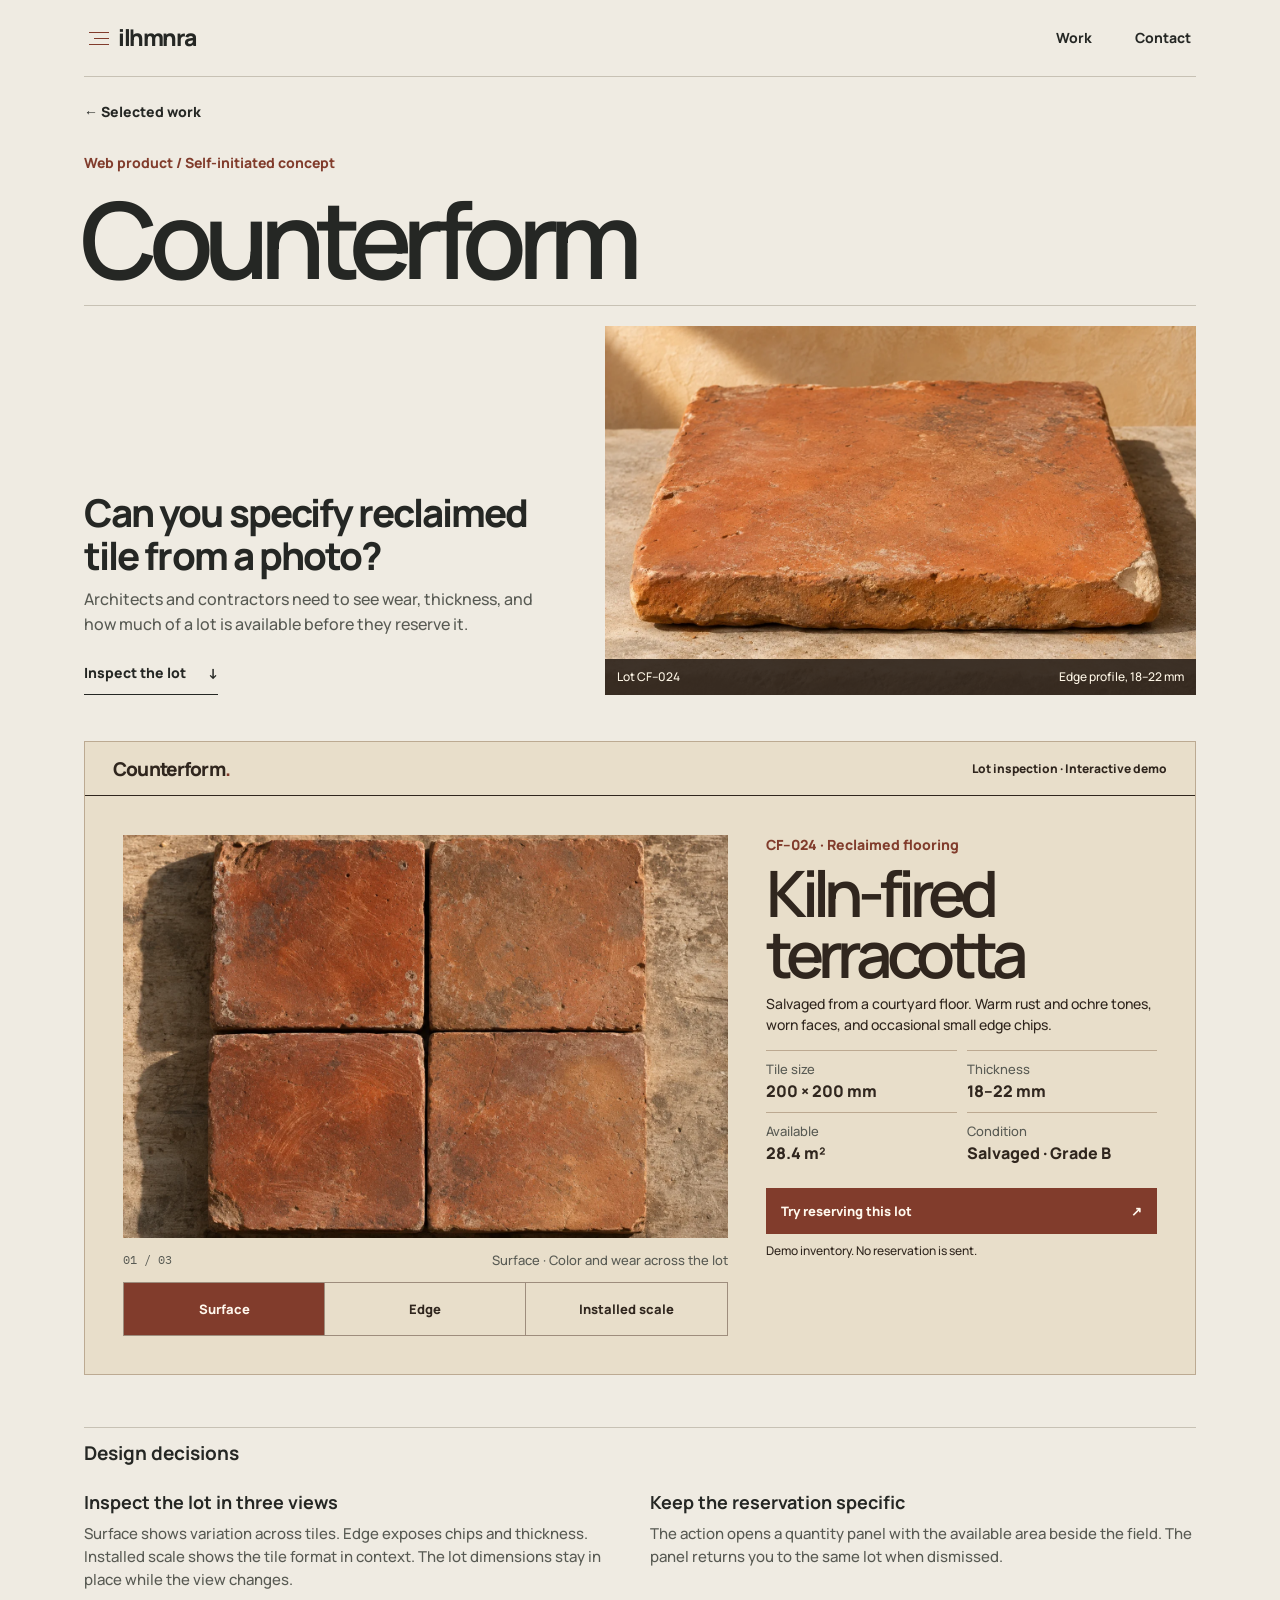
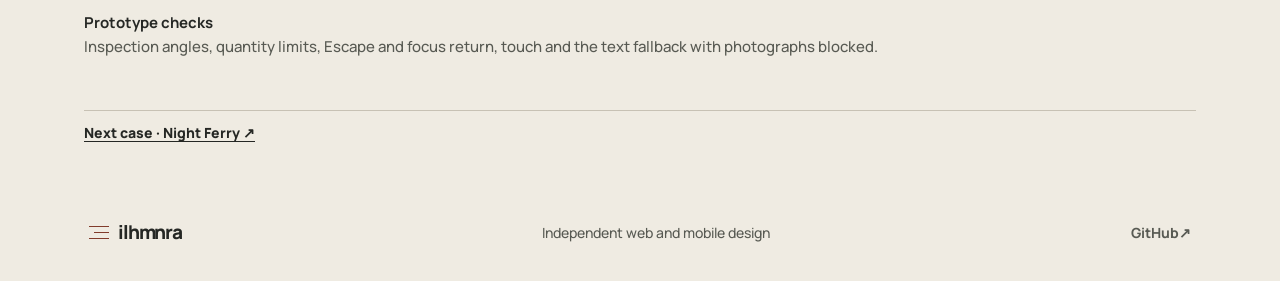
==== commit 60946687: "Rebuild portfolio around editorial pacing and equal inspection controls" ====
--- a/site/counterform/index.html
+++ b/site/counterform/index.html
@@ -1,15 +1,33 @@
-<!doctype html><html lang="en"><head><meta charset="utf-8"><meta name="viewport" content="width=device-width,initial-scale=1"><meta name="description" content="Counterform · Selected web and mobile design work by Ilhmnra."><title>Counterform — Ilhmnra</title><link rel="icon" href="../assets/mark.png"><link rel="stylesheet" href="../styles.css"><link rel="stylesheet" href="../editorial.css"><script defer src="../app.js"></script></head><body class="counterform editorial"><a class="skip" href="#main">Skip to content</a><header class="top wrap"><a class="wordmark" href="../" aria-label="Ilhmnra home">ilhmnra<span aria-hidden="true">.</span></a><nav aria-label="Main"><a href="../#work">Work</a><a href="../#contact">Contact</a></nav></header><main id="main" class="wrap case-page"><a class="back" href="../#work">← Selected work</a>
-<section class="material-lead" aria-labelledby="case-title">
-  <div class="material-copy">
-    <p class="discipline">Web product / Self-initiated concept</p>
+<!doctype html>
+<html lang="en"><head>
+<meta charset="utf-8">
+<meta name="viewport" content="width=device-width,initial-scale=1">
+<meta name="description" content="Counterform · Web and mobile design by Ilhmnra.">
+<title>Counterform — Ilhmnra</title>
+<link rel="icon" href="../assets/mark.png">
+<link rel="stylesheet" href="../styles.css">
+<script defer src="../app.js"></script>
+
+</head><body class="case material-case"><a class="skip" href="#main">Skip to content</a>
+<header class="mast shell">
+  <a class="identity" href="../" aria-label="Ilhmnra home"><span class="mark" aria-hidden="true"></span> ilhmnra</a>
+  <nav aria-label="Main"><a href="../#work">Work</a><a href="../#contact">Contact</a></nav>
+</header>
+<main id="main" class="shell case-page"><a class="back" href="../#work">← Selected work</a>
+
+<section class="case-lead material-lead" aria-labelledby="case-title">
+  <div class="case-ident">
+    <p class="service">Web product / Self-initiated concept</p>
     <h1 id="case-title">Counterform</h1>
-    <p class="material-question">Can you specify reclaimed tile from a photo?</p>
-    <p class="case-summary">Architects and contractors need to see wear, thickness, and how much of the lot is available before reserving material.</p>
-    <a class="action-text" href="#inspection-demo">Inspect the lot <span aria-hidden="true">↓</span></a>
   </div>
-  <figure class="material-sample">
-    <div><img src="../assets/edge.webp" width="1440" height="960" alt="Chipped edge of a reclaimed terracotta tile in raking sunlight" fetchpriority="high" data-optional-media><span class="bracket" aria-hidden="true"></span></div>
-    <figcaption><span>Lot CF–024</span><span>Edge profile: 18–22 mm</span></figcaption>
+  <div>
+    <p class="case-question">Can you specify reclaimed tile from a photo?</p>
+    <p class="case-summary">Architects and contractors need to see wear, thickness, and how much of a lot is available before they reserve it.</p>
+    <a class="text-link" href="#inspection-demo">Inspect the lot <span aria-hidden="true">↓</span></a>
+  </div>
+  <figure class="case-art">
+    <img src="../assets/edge.webp" width="1440" height="960" alt="Chipped terracotta tile edge in raking sunlight" data-optional-media>
+    <figcaption><span>Lot CF–024</span><span>Edge profile, 18–22 mm</span></figcaption>
   </figure>
 </section>
 <section class="cf-prototype" id="inspection-demo" aria-labelledby="lot-title">
@@ -20,4 +38,6 @@
 <div class="view-options" role="group" aria-label="Inspection angle"><button type="button" data-view="surface" aria-controls="lot-view" aria-pressed="true">Surface</button><button type="button" data-view="edge" aria-controls="lot-view" aria-pressed="false">Edge</button><button type="button" data-view="scale" aria-controls="lot-view" aria-pressed="false">Installed scale</button></div>
 </div><div class="cf-data"><p class="eyebrow">CF–024 · Reclaimed flooring</p><h2 id="lot-title">Kiln-fired<br>terracotta</h2><p>Salvaged from a courtyard floor. Warm rust and ochre tones, worn faces, and occasional small edge chips.</p><dl class="specs"><div><dt>Tile size</dt><dd>200 × 200 mm</dd></div><div><dt>Thickness</dt><dd>18–22 mm</dd></div><div><dt>Available</dt><dd>28.4 m²</dd></div><div><dt>Condition</dt><dd>Salvaged · Grade B</dd></div></dl><button type="button" class="button cf-action" id="open-hold">Try reserving this lot <span aria-hidden="true">↗</span></button><p class="prototype-note">Demo inventory. No reservation is sent.</p><p id="hold-status" class="status" role="status"></p></div></div></section>
 <dialog class="sheet" id="hold-dialog" aria-labelledby="hold-title"><div class="sheet-top"><h2 id="hold-title">Reserve a quantity</h2><form method="dialog"><button class="icon-button" aria-label="Close reservation">×</button></form></div><p>Kiln-fired terracotta · CF–024 · 28.4 m² available</p><form id="hold-form"><label for="hold-amount">Area in square metres</label><input type="number" name="area" id="hold-amount" min="0.1" max="28.4" step="0.1" value="10" required><button type="submit" class="button">Preview reservation</button></form></dialog>
-<section class="case-notes" aria-labelledby="notes-title"><div class="section-heading"><h2 id="notes-title">Design decisions</h2></div><div class="notes-grid"><article><h3>Inspect the lot in three views</h3><p>Surface shows variation across tiles. Edge exposes chips and thickness. Installed scale shows the tile format in context. The lot dimensions stay in place while the view changes.</p></article><article><h3>Keep the reservation specific</h3><p>The action opens a quantity panel with the available area beside the field. The panel returns you to the same lot when dismissed.</p></article></div><p class="checked"><strong>Prototype checks</strong> Inspection angles, quantity limits, Escape and focus return, touch and the text fallback with photographs blocked.</p></section><div class="next-case"><a href="../night-ferry/">Next case · Night Ferry ↗</a></div></main><footer class="foot wrap"><a class="wordmark" href="../">ilhmnra<span aria-hidden="true">.</span></a><span>Independent UI/UX design</span><a href="https://github.com/ilhmnra">GitHub ↗</a></footer></body></html>+<section class="case-notes" aria-labelledby="notes-title"><div class="section-heading"><h2 id="notes-title">Design decisions</h2></div><div class="notes-grid"><article><h3>Inspect the lot in three views</h3><p>Surface shows variation across tiles. Edge exposes chips and thickness. Installed scale shows the tile format in context. The lot dimensions stay in place while the view changes.</p></article><article><h3>Keep the reservation specific</h3><p>The action opens a quantity panel with the available area beside the field. The panel returns you to the same lot when dismissed.</p></article></div><p class="checked"><strong>Prototype checks</strong> Inspection angles, quantity limits, Escape and focus return, touch and the text fallback with photographs blocked.</p></section><div class="next-case"><a href="../night-ferry/">Next case · Night Ferry ↗</a></div></main>
+<footer class="foot shell"><a class="identity" href="../"><span class="mark" aria-hidden="true"></span> ilhmnra</a><span>Independent web and mobile design</span><a href="https://github.com/ilhmnra">GitHub <span aria-hidden="true">↗</span></a></footer>
+</body></html>
--- a/site/styles.css
+++ b/site/styles.css
@@ -1,169 +1,262 @@
-@font-face{font-family:Manrope;src:url(assets/manrope.woff2) format("woff2");font-weight:200 800;font-display:swap}
-@font-face{font-family:Newsreader;src:url(assets/newsreader.woff2) format("woff2");font-weight:200 800;font-display:swap}
-@font-face{font-family:Plex;src:url(assets/ibm-plex-mono.woff2) format("woff2");font-display:swap}
-:root{color-scheme:light;--paper:#f5f2eb;--ink:#221d22;--muted:#5f555b;--line:#cbc3c2;--accent:#573350;--plum:#382438;--sans:Manrope,Arial,sans-serif;--serif:Newsreader,Georgia,serif;--mono:Plex,monospace}
-*{box-sizing:border-box}
-body{margin:0;background:var(--paper);color:var(--ink);font-family:var(--sans);font-size:16px}
-main,section{scroll-margin-top:24px}
-a{color:inherit;text-underline-offset:.22em}
-button,textarea,input{font:inherit}
-button{cursor:pointer}
-button[hidden]{display:none}
-a:focus-visible,button:focus-visible,textarea:focus-visible,input:focus-visible{outline:3px solid #8d3a77;outline-offset:4px}
-a,button,input,textarea{-webkit-tap-highlight-color:transparent}
-img{display:block;width:100%;height:auto}
-p,h1,h2,h3,figure,dl,dd{margin:0}
-.wrap{width:min(100% - 112px,1272px);margin-inline:auto}
-.skip{position:fixed;top:8px;left:8px;translate:0 -160%;z-index:9;padding:13px;background:var(--ink);color:var(--paper)}
-.skip:focus{translate:0}
-.top{height:82px;display:flex;align-items:center;justify-content:space-between;border-bottom:1px solid var(--line)}
-.wordmark{display:inline-flex;align-items:center;gap:9px;min-height:44px;text-decoration:none;font-weight:800;letter-spacing:-.05em;font-size:24px}
-.wordmark span{color:var(--accent);font-size:27px;font-weight:400}
-.top nav{display:flex;gap:24px}
-.top nav a,.foot>a:last-child{min-height:44px;display:inline-flex;align-items:center;font-size:14px;font-weight:800;text-decoration:none}
-.top nav a:hover,.foot a:hover,.back:hover{text-decoration:underline}
-.eyebrow{font:400 12px/1.5 var(--mono);letter-spacing:.075em;text-transform:uppercase;color:var(--muted)}
-.hero{display:grid;grid-template-columns:minmax(0,1fr) minmax(190px,280px);gap:36px;align-items:end;padding:62px 0 62px}
-.live-dot{display:inline-block;vertical-align:2px;width:7px;height:7px;background:#834d70;border-radius:50%;margin-right:6px}
-.hero h1{font:400 clamp(76px,8.1vw,130px)/.85 var(--serif);letter-spacing:-.065em;margin-top:28px}
-.hero h1 em{font-style:italic;color:var(--accent)}
-.hero-intro{padding-bottom:3px}
-.hero-intro p,.contact-content p{font-size:18px;line-height:1.55;color:var(--muted);font-weight:600}
-.button{display:inline-flex;align-items:center;justify-content:space-between;gap:15px;min-height:46px;padding:9px 17px;border:1px solid transparent;background:var(--plum);color:#fff;text-decoration:none;font-size:14px;font-weight:800;border-radius:3px;text-align:left}
-.button:hover{background:#5b3a56}
-.button.secondary{color:var(--ink);background:transparent;border-color:#9e8e98}
-.button.secondary:hover{background:#e4dce2}
-.hero-intro .button{margin-top:22px}
-.section-heading{display:flex;justify-content:space-between;align-items:baseline;gap:10px;padding:12px 0 16px;border-top:1px solid var(--line)}
-.section-heading h2{font-size:16px;letter-spacing:-.025em}
-.section-heading>span{font:400 12px/1.4 var(--mono);color:var(--muted)}
-.work-grid{display:grid;grid-template-columns:minmax(0,1.08fr) minmax(0,1fr);gap:16px}
-.project-link{display:block;text-decoration:none}
-.project-art{position:relative;overflow:hidden;isolation:isolate;aspect-ratio:1.64;border-radius:4px;color:#fff;background:#693b2b}
-.project-art img{position:absolute;inset:0;height:100%;object-fit:cover;object-position:50% 55%}
-.clay-art{background:repeating-linear-gradient(120deg,#5e362d 0 40px,#8c533b 41px 95px)}
-.clay-art:after{content:"";position:absolute;inset:45% 0 0;background:linear-gradient(transparent,#1a0d08bb)}
-.art-caption{position:absolute;z-index:2;inset:auto 19px 16px;display:flex;justify-content:space-between;gap:8px;font:400 11px var(--mono);letter-spacing:.12em}
-.night-art{background:radial-gradient(ellipse at 68% 80%,#3b5863,transparent 56%),linear-gradient(127deg,#111e33,#24384a 62%,#152538)}
-.art-orbit{position:absolute;inset:-48% -12% -42% -14%;background:repeating-radial-gradient(ellipse at 73% 65%,transparent 0 21px,#9fc7bb35 22px 23px,transparent 25px 32px);transform:rotate(-21deg)}
-.art-route{position:absolute;top:58%;left:6%;width:85%;height:24%;border-top:1px dashed #9de7ce;border-right:1px dashed #9de7ce;border-radius:60%;transform:rotate(-18deg)}
-.mini-phone{position:absolute;top:12%;left:50%;transform:translateX(-50%) rotate(-9deg);width:39%;min-width:142px;aspect-ratio: .62;padding:clamp(11px,1.7vw,26px);border:1px solid #9caeb0;border-radius:clamp(15px,2vw,27px);background:#101e30;box-shadow:18px 17px 35px #06111c99;color:#fff}
-.mini-bar{display:flex;justify-content:space-between;gap:3px;white-space:nowrap;font:400 clamp(8px,1vw,11px) var(--mono);color:#b9cdd0}
-.mini-title{margin-top:18%;font-size:clamp(16px,2.45vw,35px);line-height:1.02;font-weight:800;letter-spacing:-.045em}
-.mini-title span{color:#a7ebc9}
-.mini-line{height:1px;background:#81d4b4;margin:16% 0;display:flex;justify-content:space-between;align-items:center}
-.mini-line i{display:block;background:#b5e2ce;width:7px;height:7px;border-radius:50%}
-.mini-data{display:grid;gap:3px;background:#bce9cf;color:#112d24;padding:8px 10px;border-radius:5px}
-.mini-data>span{font:400 clamp(6px,.8vw,10px) var(--mono)}
-.mini-data strong{font-size:clamp(16px,2.3vw,30px);line-height:1}
-.mini-data small{font-size:.53em}
-.project-meta{display:flex;align-items:center;justify-content:space-between;gap:10px;margin-top:16px}
-.project-meta h3{font:500 clamp(33px,3.45vw,52px)/1.02 var(--serif);letter-spacing:-.045em;margin-top:5px}
-.project-arrow{display:grid;place-items:center;min-width:45px;height:45px;border:1px solid var(--line);border-radius:50%;font-size:20px}
-.project-link:hover .project-arrow{background:var(--plum);color:white;border-color:var(--plum)}
-.project-description{font-size:15px;color:var(--muted);margin-top:4px}
-.contact{margin:82px 0 42px;padding:38px 0;display:grid;grid-template-columns:1fr 1fr;align-items:center;gap:24px;border-block:1px solid var(--line)}
-.contact h2{margin-top:14px;font:400 clamp(55px,6.3vw,96px)/.86 var(--serif);letter-spacing:-.06em}
-.contact-content{max-width:520px}
-.contact-actions{display:flex;flex-wrap:wrap;gap:8px;margin-top:18px}
-.foot{display:flex;align-items:center;justify-content:space-between;gap:10px;padding:18px 0 24px;min-height:68px;border-top:1px solid var(--line)}
-.foot>span{color:var(--muted);font-size:13px}
-.foot .wordmark{font-size:19px}
-.foot .wordmark span{font-size:22px}
-.sheet{width:min(90vw,470px);max-height:90vh;margin:auto;padding:24px;border:1px solid #b9aeb7;border-radius:8px;color:var(--ink);background:var(--paper);box-shadow:0 14px 70px #1c0f2260}
-.sheet::backdrop{background:#1e172bb0}
-.sheet-top{display:flex;justify-content:space-between;align-items:center;gap:8px}
-.sheet h2{font:500 37px/.95 var(--serif)}
-.sheet p{margin:12px 0;font-size:14px;color:var(--muted);line-height:1.55}
-.sheet label{font-size:14px;font-weight:800}
-.sheet textarea,.sheet input{width:100%;margin:8px 0 14px;display:block;background:#fff;color:var(--ink);padding:12px;border:1px solid #8e7c89;border-radius:4px}
-.icon-button{display:grid;place-items:center;width:44px;height:44px;border:1px solid var(--line);border-radius:50%;font-size:24px;background:transparent;color:var(--ink)}
-.status:empty{display:none}
-.back{min-height:44px;display:inline-flex;align-items:center;margin-top:13px;font-size:14px;font-weight:800;text-decoration:none}
-.case-intro{display:grid;grid-template-columns:minmax(0,1fr) minmax(220px,370px);align-items:end;gap:25px;padding:20px 0 34px}
-.case-intro h1{font:400 clamp(68px,8.1vw,120px)/.8 var(--serif);letter-spacing:-.065em;margin-top:18px}
-.case-statement{font-weight:800;font-size:18px;letter-spacing:-.025em}
-.case-summary,.notes-grid p{color:var(--muted);font-size:15px;line-height:1.6;margin-top:5px}
-.proto-bar{min-height:58px;padding:10px 24px;display:flex;justify-content:space-between;align-items:center;gap:10px;border-bottom:1px solid currentColor}
-.proto-brand{font-size:20px;font-weight:800;line-height:1.2;letter-spacing:-.045em}
-.proto-tag{font:400 11px/1.4 var(--mono);text-align:right;text-transform:uppercase;letter-spacing:.07em}
-.cf-prototype{--cf-ink:#2d2118;color:var(--cf-ink);background:#ebe3d1;border:1px solid #c0ad97;border-radius:6px;overflow:hidden}
-.cf-dot{color:#943920}
-.cf-layout{display:grid;grid-template-columns:minmax(0,1.55fr) minmax(0,1fr);gap:clamp(16px,3vw,46px);padding:clamp(16px,3vw,44px)}
-.cf-figure{overflow:hidden;border-radius:3px;background:#33281e;color:#fff7eb}
-.cf-image{position:relative;aspect-ratio:1.5;background:#744b3e;isolation:isolate}
-.cf-placeholder{position:absolute;inset:0;background:repeating-linear-gradient(120deg,#6e422f 0 42px,#925840 45px 84px)}
-.cf-image img{height:100%;position:absolute;inset:0;object-fit:cover}
-.cf-figure figcaption{padding:11px 12px;min-height:48px;display:flex;align-items:center;gap:11px;font-size:13px}
-.view-index{font:400 11px var(--mono);color:#e8cbb6;white-space:nowrap}
-.view-options{display:grid;grid-template-columns:1fr 1fr 1.35fr;gap:6px;margin-top:9px}
-.view-options button{padding:6px;min-height:44px;border:1px solid #a8937c;background:#f3ebda;color:var(--cf-ink);font-size:13px;font-weight:800;border-radius:3px}
-.view-options button:hover{background:#e3cbb2}
-.view-options button[aria-pressed=true]{background:#3a291f;color:#fff7eb;border-color:#3a291f}
-.cf-data .eyebrow{color:#723c2b}
-.cf-data h2{font:500 clamp(42px,5vw,77px)/.91 var(--serif);letter-spacing:-.055em;margin:10px 0}
-.cf-data>p:not(.eyebrow){line-height:1.5;font-size:14px}
-.specs{display:grid;grid-template-columns:1fr 1fr;gap:0 11px;margin:17px 0}
-.specs>div{padding:9px 0;border-top:1px solid #bda895}
-.specs dt{font:400 11px var(--mono);color:#62463a}
-.specs dd{font-size:14px;font-weight:800;margin-top:4px}
-.cf-action{width:100%;background:#73341f}
-.cf-action:hover{background:#542818}
-.prototype-note{font-size:12px!important;margin-top:7px}
-#hold-status{font-weight:800;margin-top:8px}
-.nf-prototype{background:#101d2d;border:1px solid #334453;color:#f3f8f6;border-radius:6px;overflow:hidden}
-.nf-prototype .proto-bar{border-color:#45596a;color:#dfe9e7}
-.ferry-mark{color:#b6ebd0;margin-right:4px}
-.nf-layout{display:grid;grid-template-columns:minmax(0,1.15fr) minmax(0,1fr)}
-.nf-scene{isolation:isolate;position:relative;overflow:hidden;display:flex;flex-direction:column;min-height:370px;padding:clamp(17px,3vw,42px);background:#172d40}
-.nf-scene .eyebrow{color:#bde5d8}
-.nf-scene h2{font-size:clamp(44px,5.6vw,82px);line-height:.95;letter-spacing:-.08em;margin-top:11px}
-.nf-scene h2 span{color:#ade8ca}
-.route-map{position:relative;flex:1;min-height:150px;margin-top:24px}
-.map-water{position:absolute;inset:-80% -36% -44%;z-index:-1;opacity:.55;background:repeating-radial-gradient(ellipse at 65% 65%,transparent 0 16px,#a4d1cc36 17px 18px,transparent 19px 25px);transform:rotate(-19deg)}
-.water-b{transform:rotate(23deg);opacity:.24}
-.route-track{position:absolute;left:6%;right:10%;top:45%;height:30%;border-top:2px dashed #a2ddbd;border-radius:47%}
-.route-stop{position:absolute;display:grid;gap:6px;font:400 11px var(--mono);line-height:1.2}
-.route-stop i{display:block;width:12px;height:12px;border:2px solid #c9f5e1;border-radius:50%;background:#2b5a51}
-.stop-a{left:4%;top:55%}.stop-b{left:42%;top:40%}.stop-c{right:3%;top:52%}
-.stop-b i{background:#c9f5e1;box-shadow:0 0 0 4px #a2ddbd45}
-.nf-prototype:has(.transfer[data-state=tight]) .stop-b i{background:#ffc394;border-color:#ffc394;box-shadow:0 0 0 4px #ffc39445}
-.nf-panel{padding:clamp(17px,3vw,42px)}
-.nf-panel :is(a,button,input):focus-visible,.choice-row input:focus-visible+span{outline:3px solid #fbb98c;outline-offset:3px}
-.departures{border:0;padding:0;margin:0;min-width:0}
-.departures legend{padding:0 0 9px;font-size:14px;font-weight:800}
-.choice-row{display:grid;grid-template-columns:1fr 1fr;gap:8px}
-.choice-row label{position:relative;cursor:pointer}
-.choice-row input{position:absolute;inset:0;margin:0;width:100%;height:100%;opacity:0;cursor:pointer}
-.choice-row span{display:grid;place-items:center;min-height:44px;color:#f3f8f6;background:#182b3f;border:1px solid #60798a;border-radius:4px;font:400 15px var(--mono)}
-.choice-row input:checked+span{background:#345a55;border-color:#97d7b9}
-.transfer{display:grid;grid-template-columns:auto minmax(0,1fr);align-items:center;gap:3px 11px;min-height:115px;padding:12px 14px;margin:12px 0;background:#bde9d1;border-radius:5px;color:#10281f;transition:background-color 180ms ease-out}
-.transfer[data-state=tight]{background:#f3c29d;color:#3b2018}
-.transfer-label,.transfer p{grid-column:1/-1}
-.transfer-label{font:400 11px var(--mono);text-transform:uppercase;letter-spacing:.08em}
-.transfer strong{font-size:38px;line-height:1;letter-spacing:-.075em;white-space:nowrap}
-.transfer small{font-size:.44em;letter-spacing:0}
-#transfer-label{justify-self:end;text-align:right;font-size:13px;font-weight:800;letter-spacing:-.02em}
-.transfer p{font-size:13px;line-height:1.4}
-.times{list-style:none;padding:0;margin:0 0 14px}
-.times li{border-top:1px solid #45596a;padding:8px 0;display:flex;justify-content:space-between;gap:7px;font-size:13px;line-height:1.4}
-.times strong{font:400 13px var(--mono);white-space:nowrap}
-.nf-action{width:100%;justify-content:center;background:#c6eeda;color:#172c27}
-.nf-action:hover{background:#e1f5e8}
-.nf-panel .prototype-note{color:#bfcfda}
-.case-notes{margin-top:37px}
-.notes-grid{display:grid;grid-template-columns:1fr 1fr;gap:20px}
-.notes-grid h3{font-size:17px}
-.checked{color:var(--muted);font-size:14px;line-height:1.5;margin:20px 0}
-.checked strong{display:block;color:var(--ink)}
-.next-case{border-top:1px solid var(--line);margin:30px 0 28px}
-.next-case a{min-height:44px;display:inline-flex;align-items:center;font-size:16px;font-weight:800}
-@media(max-width:1050px){.wrap{width:calc(100% - 64px)}.hero{grid-template-columns:minmax(0,1fr) minmax(190px,230px);gap:23px;padding-block:52px}.hero h1{font-size:clamp(66px,9vw,105px)}.hero-intro p{font-size:16px}.case-intro{grid-template-columns:1fr minmax(200px,287px)}.case-intro h1{font-size:clamp(66px,9.3vw,108px)}}
-@media(max-width:700px){.wrap{width:calc(100% - 38px)}.top{height:61px}.wordmark{font-size:22px}.top nav{gap:16px}.hero{display:block;padding:39px 0 35px}.hero h1{font-size:clamp(57px,11.9vw,83px);margin-top:17px}.desktop-break{display:none}.hero-intro{margin-top:20px}.hero-intro p{max-width:350px}.hero-intro .button{margin-top:14px}.work-grid{grid-template-columns:1fr;gap:26px}.project-art{aspect-ratio:1.58}.project-meta{margin-top:11px}.project-description{font-size:14px}.mini-phone{width:37%;padding:14px}.mini-title{font-size:21px}.contact{margin:54px 0 20px;padding:25px 0;display:block}.contact-content{margin-top:22px}.contact-content p{font-size:16px}.foot>span{display:none}.case-intro{display:block;padding:13px 0 20px}.case-intro h1{font-size:clamp(57px,13vw,78px);margin:12px 0 9px}.case-statement{font-size:16px}.case-summary{font-size:14px}.back{margin-top:4px}.cf-layout,.nf-layout{grid-template-columns:1fr;gap:0}.cf-data{margin-top:18px}.proto-bar{padding:9px 13px;min-height:50px}.proto-brand{font-size:17px}.proto-tag{font-size:9px}.nf-scene{min-height:0;padding:15px}.nf-scene h2{font-size:clamp(34px,8.5vw,58px)}.route-map{min-height:70px;margin-top:10px}.route-stop{font-size:9px}.route-stop i{width:9px;height:9px}.nf-panel{padding:15px}.notes-grid{grid-template-columns:1fr;gap:15px}}
-@media(max-width:365px){.wrap{width:calc(100% - 28px)}.hero h1{font-size:50px}.case-intro h1{font-size:50px}.section-heading>span{font-size:10px}}
-@media(prefers-reduced-motion:reduce){*,*::before,*::after{animation-duration:0s!important;transition-duration:0s!important;scroll-behavior:auto!important}}
-[aria-hidden=true][data-failed],img[data-failed]{display:none}
+@font-face {font-family:Manrope;src:url(assets/manrope.woff2) format("woff2");font-weight:200 800;font-display:swap}
+@font-face {font-family:Newsreader;src:url(assets/newsreader.woff2) format("woff2");font-weight:200 800;font-display:swap}
+@font-face {font-family:Plex;src:url(assets/ibm-plex-mono.woff2) format("woff2");font-display:swap}
+:root {
+  color-scheme:light;
+  --paper:#efebe2; --ink:#252724; --muted:#585a53; --dim:#62645c;
+  --rule:#c7c1b4; --rust:#813c2c; --navy:#17292e; --mint:#ceedcc;
+  --shell:1112px; --gutter:clamp(20px,5.6vw,82px);
+  --sans:Manrope,Arial,sans-serif; --mono:Plex,monospace;
+}
+* {box-sizing:border-box}
+body {margin:0;background:var(--paper);color:var(--ink);font:500 16px/1.55 var(--sans)}
+h1,h2,h3,p,figure,dl,dd {margin:0}
+a {color:inherit;text-underline-offset:.23em}
+img {display:block;width:100%;height:auto}
+button,input,textarea {font:inherit}
+button {cursor:pointer}
+button[hidden],img[data-failed] {display:none}
+.skip {position:fixed;inset:10px auto auto 10px;z-index:10;background:var(--ink);color:var(--paper);padding:10px 18px;transform:translateY(-150%)}
+.skip:focus {transform:none}
+:where(a,button,input,textarea):focus-visible {outline:2px solid #a14630;outline-offset:4px}
+:where(section[id],#main) {scroll-margin-top:22px}
+.shell {width:min(var(--shell),100% - 2 * var(--gutter));margin-inline:auto}
+.mast,.foot {display:flex;align-items:center;justify-content:space-between;gap:18px;font-size:14px}
+.mast {height:77px;border-bottom:1px solid var(--rule)}
+.mast nav {display:flex;gap:clamp(12px,2.6vw,40px)}
+.mast a,.foot a {display:inline-flex;align-items:center;min-height:44px;padding-inline:5px;text-decoration:none}
+.mast nav a,.foot a:last-child {font-weight:750}
+.mast nav a:hover,.foot a:last-child:hover {text-decoration:underline}
+.identity {display:inline-flex;align-items:center;gap:9px;font-size:23px;font-weight:800;letter-spacing:-.061em}
+.mark {width:20px;height:13px;display:inline-block;position:relative;border-top:1px solid currentColor;border-bottom:1px solid currentColor;color:var(--rust)}
+.mark:after {content:"";position:absolute;height:1px;width:74%;right:0;top:calc(50% - .5px);background:currentColor}
+.premise {padding-block:clamp(78px,9vw,155px) clamp(49px,7vw,106px)}
+.service {font-size:14px;line-height:1.45;font-weight:770}
+.premise>.service {color:var(--rust)}
+.premise h1 {
+  margin-block:21px 34px;margin-left:-.055em;
+  font-size:clamp(62px,9.5vw,143px);font-weight:570;line-height:.94;letter-spacing:-.075em;word-spacing:.025em;
+}
+.premise h1 span {display:block}
+.premise h1 span+span {margin-left:14%}
+.premise-bottom {display:flex;justify-content:space-between;align-items:flex-end;gap:28px}
+.premise-bottom p {max-width:38ch;color:var(--muted);font-size:clamp(16px,1.5vw,21px);line-height:1.55}
+.text-link {
+  display:inline-flex;align-items:center;justify-content:space-between;gap:22px;min-height:44px;
+  width:fit-content;padding:7px 0;border-bottom:1px solid currentColor;text-decoration:none;
+  font-size:14px;font-weight:800;line-height:1.35
+}
+.text-link:hover {color:var(--rust)}
+.chapter-label {min-height:53px;border-top:1px solid var(--rule);display:flex;align-items:center;justify-content:space-between;gap:14px;font-size:13px}
+.chapter-label h2 {font-size:14px}
+.chapter-label>span {color:var(--muted)}
+.waterfront {margin:0;position:relative}
+.waterfront-frame {
+  position:relative;isolation:isolate;width:100%;max-width:none;margin-inline:auto;height:clamp(345px,48vw,780px);
+  background:#263d41;overflow:hidden;color:#fff9ed
+}
+.enhanced .waterfront-frame {width:calc(min(var(--shell),100% - 2 * var(--gutter)) + var(--expand,0) * (100% - min(var(--shell),100% - 2 * var(--gutter))))}
+.waterfront :is(picture,img) {position:absolute;inset:0;width:100%;height:100%}
+.waterfront img {object-fit:cover;object-position:50% 58%}
+.waterfront-frame:after {content:"";position:absolute;inset:20% 0 0;background:linear-gradient(0deg,#101e22fa 0%,#101e224d 65%,transparent);pointer-events:none}
+.waterfront figcaption {position:absolute;z-index:1;left:max(24px,calc((100% - var(--shell)) / 2));right:20px;bottom:clamp(30px,5vw,76px);display:grid;gap:11px}
+.waterfront figcaption span {font-size:15px;font-weight:800}
+.waterfront figcaption strong {font-size:clamp(32px,5vw,73px);letter-spacing:-.075em;line-height:1.02;font-weight:620;max-width:15ch}
+.transfer-chapter {background:linear-gradient(155deg,#1b3135,var(--navy) 65%);color:#f4f3e7;padding-block:clamp(65px,10vw,153px)}
+.transfer-layout {display:grid;grid-template-columns:minmax(0,1.05fr) minmax(0,1fr);gap:clamp(28px,4.2vw,72px);align-items:center}
+.transfer-intro .service,.transfer-chapter .text-link {color:var(--mint)}
+.transfer-intro h2,.materials h2,.inquiry h2,.case-lead h1 {font-size:clamp(44px,6vw,89px);line-height:.96;font-weight:600;letter-spacing:-.087em;margin:15px 0 20px -.04em}
+.transfer-intro h2 {font-size:clamp(41px,5.25vw,75px);letter-spacing:-.068em}
+.transfer-intro>p:not(.service) {max-width:35ch;color:#d5dfd6}
+.transfer-intro .text-link {margin-top:14px}
+.transfer-chapter :focus-visible,.ferry-case :where(.nf-prototype,.case-lead) :focus-visible {outline-color:#f8dca6}
+.comparison {border-top:1px solid #81918a;padding-block:18px 9px;min-width:0}
+.comparison figcaption {font-size:14px;font-weight:800}
+.time-axis {display:flex;justify-content:space-between;padding:23px 0 8px;color:#d4e0d4;font:400 12px/1.3 var(--mono);font-variant-numeric:tabular-nums}
+.time-track {position:relative;padding-top:11px}
+.track-label {display:flex;justify-content:space-between;gap:6px;font-size:13px}
+.track-label strong {text-align:right}
+.earlier strong {color:#dfedce}
+.later strong {color:#ffc6a7}
+.track-rail {position:relative;height:23px;background:repeating-linear-gradient(90deg,#b6ccbb72 0 1px,transparent 1px 25%),#2b4549;margin-top:7px}
+.track-rail:after {content:"";position:absolute;inset:-6px auto -6px 50%;border-left:1px dashed #fff6e1}
+.track-fill {background:#bfe0b7;display:block;width:100%;height:100%;transform-origin:left}
+.later .track-fill {width:31.25%;background:#f3ae8b}
+.enhanced .track-fill {transform:scaleX(var(--proof,1))}
+.walk-key {font-size:13px;padding-top:18px;color:#d4e0d4}
+.walk-key:before {content:"";display:inline-block;height:13px;border-left:1px dashed #fff6e1;vertical-align:-2px;margin-right:8px}
+.materials {padding-block:clamp(68px,10vw,145px)}
+.materials-heading {max-width:730px;margin-bottom:30px}
+.materials-heading .service,.material-case .service {color:var(--rust)}
+.materials-heading>p:last-child {color:var(--muted);max-width:49ch}
+.inspection {border-top:1px solid #8c7869}
+.inspection-view {padding-top:12px}
+.cf-image {position:relative;background:linear-gradient(126deg,#714c3c,#3d2c23);overflow:hidden;aspect-ratio:2.25}
+.cf-image img {position:absolute;inset:0;height:100%;object-fit:cover;object-position:50% 53%}
+.inspection-view figcaption,.cf-figure figcaption {display:flex;align-items:center;justify-content:space-between;gap:10px;min-height:44px;padding:8px 0;color:var(--muted);font-size:13px}
+.view-index {font:400 12px/1.3 var(--mono);white-space:nowrap}
+.view-options {display:grid;grid-template-columns:repeat(3,minmax(0,1fr));border:1px solid #9e8d7d}
+.view-options button {
+  padding:8px clamp(5px,1vw,13px);min-width:0;min-height:52px;border:0;border-right:1px solid #9e8d7d;
+  border-radius:0;background:transparent;color:inherit;font-size:13px;font-weight:780;line-height:1.25;
+}
+.view-options button:last-child {border-right:0}
+.view-options button:hover {background:#e2d9ca}
+.view-options button[aria-pressed=true] {background:var(--rust);color:#fff7ed}
+.view-options button:focus-visible {position:relative;z-index:1;outline-offset:-5px;outline-color:#2a261f}
+.view-options button[aria-pressed=true]:focus-visible {outline-color:#fff7ed}
+.inspection-facts {display:grid;grid-template-columns:minmax(0,1fr) auto;align-items:start;gap:27px;margin-top:22px}
+.inspection-facts dl {display:grid;grid-template-columns:repeat(3,minmax(0,1fr));border-top:1px solid var(--rule)}
+.inspection-facts dl>div {padding:9px 8px 0 0}
+.inspection-facts dt,.specs dt {color:var(--muted);font-size:13px}
+.inspection-facts dd,.specs dd {font-weight:800}
+.inquiry {padding-block:clamp(62px,9vw,130px);background:#dcd0bb;color:#292822}
+.inquiry-layout {display:grid;grid-template-columns:minmax(0,1.35fr) minmax(240px,.65fr);gap:clamp(24px,7vw,130px);align-items:end}
+.inquiry .service {color:#783d2e}
+.inquiry h2 {max-width:11ch}
+.contact-actions {display:flex;gap:8px;flex-wrap:wrap;margin:25px 0 13px}
+.public-note {color:#534940;max-width:51ch;font-size:13px}
+.button {display:inline-flex;align-items:center;justify-content:space-between;gap:12px;padding:9px 14px;min-height:46px;border:1px solid transparent;background:var(--rust);color:#fff8ed;text-decoration:none;font-size:13px;font-weight:800;text-align:left}
+.button:hover {background:#623022}
+.button.secondary {background:transparent;color:inherit;border-color:#8c7c69}
+.button.secondary:hover {background:#cfc0a8}
+.brief-questions h3 {font-size:14px;margin-bottom:14px}
+.brief-questions ul {list-style:none;padding:0;margin:0}
+.brief-questions li {border-top:1px solid #a69682;padding:13px 0;font-size:clamp(15px,1.5vw,20px);font-weight:760;line-height:1.35}
+.brief-questions li:last-child {border-bottom:1px solid #a69682}
+.foot {min-height:96px;padding-block:13px;color:var(--muted)}
+.foot .identity {font-size:19px;color:var(--ink)}
+.sheet {width:min(90vw,470px);max-height:90vh;margin:auto;padding:24px;border:1px solid #ae9d8b;color:var(--ink);background:var(--paper);box-shadow:0 14px 66px #271a2254}
+.sheet::backdrop {background:#201c1ab0}
+.sheet-top {display:flex;justify-content:space-between;align-items:center;gap:8px}
+.sheet h2 {font-size:31px;line-height:1.05;letter-spacing:-.05em}
+.sheet p {margin:11px 0;color:var(--muted);font-size:14px}
+.sheet label {font-size:14px;font-weight:800}
+.sheet textarea,.sheet input {display:block;width:100%;padding:11px;margin:7px 0 14px;background:#fcf8ee;border:1px solid #8a7f72;color:inherit}
+.icon-button {display:grid;place-items:center;width:44px;height:44px;background:transparent;color:inherit;border:1px solid var(--rule);font-size:22px}
+.status:empty {display:none}
+@media(max-width:880px) {
+  .transfer-layout {gap:27px}
+  .premise h1 {letter-spacing:-.08em}
+}
+@media(max-width:650px) {
+  .mast {height:64px}
+  .premise {padding-block:65px 40px}
+  .premise h1 {font-size:clamp(51px,12.5vw,84px);margin-block:18px 24px;letter-spacing:-.078em}
+  .premise h1 span+span {margin-left:9%}
+  .premise-bottom {display:block}
+  .premise-bottom p {max-width:34ch}
+  .premise-bottom .text-link {margin-top:10px}
+  .waterfront-frame {height:370px}
+  .waterfront img {object-position:59% 50%}
+  .waterfront figcaption strong {max-width:13ch}
+  .transfer-layout,.inquiry-layout {grid-template-columns:1fr;gap:32px}
+  .transfer-intro h2,.materials h2,.inquiry h2 {font-size:clamp(42px,11.25vw,66px)}
+  .cf-image {aspect-ratio:1.34}
+  .inspection-facts {grid-template-columns:1fr;gap:10px}
+  .inspection-facts dd {font-size:14px}
+  .foot>span {display:none}
+}
+@media(prefers-reduced-motion:reduce) {
+  *,*::before,*::after {animation-duration:0s!important;transition-duration:0s!important;scroll-behavior:auto!important}
+  .enhanced .waterfront-frame {width:100%}
+  .enhanced .track-fill {transform:none}
+}
 
-@media(min-width:701px){.project-art{height:clamp(185px,29vw,373px);aspect-ratio:auto}}
-
-.contact-content .inquiry-note{font-size:13px;margin-top:12px}
+/* The two applications retain distinct surfaces within the portfolio. */
+.case-page {padding-bottom:30px}
+.back,.next-case a {display:inline-flex;align-items:center;min-height:44px;font-size:14px;font-weight:800}
+.back {margin-top:13px;text-decoration:none}
+.back:hover {text-decoration:underline}
+.case-lead {margin:19px 0 46px}
+.case-lead h1 {font-size:clamp(52px,7.9vw,114px);margin-bottom:18px}
+.case-question {font-size:clamp(21px,3vw,39px);line-height:1.1;font-weight:760;letter-spacing:-.05em}
+.case-summary {max-width:48ch;color:var(--muted);margin-top:10px}
+.case-lead .text-link {margin-top:15px}
+.material-lead {display:grid;grid-template-columns:minmax(0,.9fr) minmax(0,1.1fr);gap:20px 38px;align-items:end}
+.material-lead .case-ident {grid-column:1/-1;border-bottom:1px solid var(--rule);padding-bottom:15px}
+.material-lead h1 {margin-bottom:0;font-size:clamp(52px,8.3vw,114px)}
+.case-art {background:#9c6d50;position:relative;aspect-ratio:1.6}
+.case-art img {height:100%;object-fit:cover}
+.case-art figcaption {position:absolute;inset:auto 0 0;padding:9px 12px;color:#fff7e7;background:#32271eee;display:flex;justify-content:space-between;gap:8px;font-size:12px}
+.ferry-lead {display:grid;grid-template-columns:minmax(0,.97fr) minmax(0,1.03fr);min-height:389px;background:var(--navy);color:#fff4df}
+.ferry-lead-text {padding:clamp(25px,4.1vw,56px);align-self:end}
+.ferry-lead h1,.ferry-lead .service,.ferry-lead .text-link {color:var(--mint)}
+.ferry-lead .case-summary {color:#dde6da}
+.ferry-lead-art {position:relative;background:#223b3d}
+.ferry-lead-art img {position:absolute;inset:0;height:100%;object-fit:cover;object-position:56% center}
+.proto-bar {min-height:54px;display:flex;align-items:center;justify-content:space-between;gap:12px;padding:9px clamp(13px,2.2vw,30px);border-bottom:1px solid currentColor}
+.proto-brand {font-size:19px;font-weight:800;line-height:1.2;letter-spacing:-.045em}
+.proto-tag,.eyebrow {font-size:12px;font-weight:800;line-height:1.4}
+.proto-tag {text-align:right}
+.cf-prototype {background:#e8deca;border:1px solid #bcaa92;color:#30261e}
+.cf-layout {display:grid;grid-template-columns:minmax(0,1.55fr) minmax(0,1fr);gap:clamp(17px,3vw,42px);padding:clamp(15px,3vw,40px)}
+.cf-dot,.cf-data .eyebrow {color:var(--rust)}
+.cf-layout .cf-image {aspect-ratio:1.5}
+.cf-data h2 {font-size:clamp(37px,5vw,64px);font-weight:620;line-height:.94;letter-spacing:-.089em;margin:9px 0}
+.cf-data p {font-size:14px}
+.specs {display:grid;grid-template-columns:1fr 1fr;gap:0 10px;margin-block:14px}
+.specs>div {border-top:1px solid #bca991;padding:8px 0}
+.cf-action {width:100%}
+#hold-status {margin-top:8px;font-weight:800}
+.prototype-note {font-size:12px!important;margin-top:8px}
+.nf-prototype {background:#132731;border:1px solid #476168;color:#f3f8f1}
+.nf-prototype .proto-bar {border-color:#4a6267}
+.ferry-mark {color:var(--mint)}
+.nf-layout {display:grid;grid-template-columns:minmax(0,1fr) minmax(0,1fr)}
+.nf-scene {position:relative;isolation:isolate;overflow:hidden;display:flex;flex-direction:column;min-height:360px;padding:clamp(16px,3vw,40px);background:#1f3c43}
+.nf-scene .eyebrow {color:#d1e8d7}
+.nf-scene h2 {font-size:clamp(37px,5.9vw,78px);line-height:.95;letter-spacing:-.075em;margin-top:11px}
+.nf-scene h2 span {color:#d7e7bc}
+.route-map {position:relative;flex:1;min-height:140px;margin-top:20px}
+.map-water {position:absolute;inset:-50% -40% -45%;z-index:-1;opacity:.7;background:repeating-radial-gradient(ellipse at 69% 70%,transparent 0 16px,#c3ddca39 17px 18px,transparent 19px 29px);transform:rotate(-14deg)}
+.water-b {transform:rotate(25deg);opacity:.34}
+.route-track {position:absolute;left:6%;right:10%;top:45%;height:30%;border-top:2px dashed #b7ddc5;border-radius:47%}
+.route-stop {position:absolute;display:grid;gap:5px;font:400 11px/1.2 var(--mono)}
+.route-stop i {display:block;width:10px;height:10px;border:1px solid #d0ebd8;background:#376255}
+.stop-a {left:4%;top:55%}.stop-b {left:42%;top:40%}.stop-c {right:3%;top:52%}
+.stop-b i {background:var(--mint);box-shadow:0 0 0 3px #a2ddbd45}
+.nf-prototype:has(.transfer[data-state=tight]) .stop-b i {background:#ffc394;border-color:#ffc394}
+.nf-panel {padding:clamp(16px,3vw,40px)}
+.departures {border:0;padding:0;margin:0;min-width:0}
+.departures legend {padding:0 0 9px;font-size:14px;font-weight:800}
+.choice-row {display:grid;grid-template-columns:1fr 1fr;gap:7px}
+.choice-row label {position:relative;cursor:pointer}
+.choice-row input {position:absolute;inset:0;margin:0;width:100%;height:100%;opacity:0;cursor:pointer}
+.choice-row span {display:grid;place-items:center;min-height:46px;background:#223b44;border:1px solid #759294;font:400 15px var(--mono)}
+.choice-row input:checked+span {background:#3d6159;border-color:#bbe5c4}
+.choice-row input:focus-visible+span {outline:3px solid #fbb98c;outline-offset:3px}
+.transfer {display:grid;grid-template-columns:auto 1fr;align-items:center;gap:4px 9px;min-height:115px;padding:12px 14px;margin:12px 0;background:#c5e9cc;color:#142c24;transition:background-color 180ms ease-out}
+.transfer[data-state=tight] {background:#f3c2a8;color:#3b2019}
+.transfer-label,.transfer p {grid-column:1/-1}
+.transfer-label {font:400 12px var(--mono)}
+.transfer strong {font-size:38px;letter-spacing:-.065em;line-height:1;white-space:nowrap}
+.transfer small {font-size:.46em;letter-spacing:0}
+#transfer-label {justify-self:end;text-align:right;font-size:13px;font-weight:800}
+.transfer p {font-size:13px}
+.times {list-style:none;padding:0;margin:0 0 13px}
+.times li {display:flex;justify-content:space-between;gap:7px;padding:7px 0;border-top:1px solid #4a6267;font-size:13px}
+.times strong {font:400 13px var(--mono);white-space:nowrap}
+.nf-action {width:100%;justify-content:center;background:var(--mint);color:#23362f}
+.nf-action:hover {background:#e1f5e8}
+.nf-panel .prototype-note {color:#d1ded8}
+.case-notes {margin-block:52px}
+.section-heading {border-top:1px solid var(--rule);padding:11px 0 20px}
+.section-heading h2 {font-size:19px}
+.notes-grid {display:grid;grid-template-columns:1fr 1fr;gap:20px}
+.notes-grid h3 {font-size:18px;margin-bottom:5px}
+.notes-grid p,.checked {color:var(--muted);font-size:15px}
+.checked {margin-top:20px}
+.checked strong {display:block;color:var(--ink)}
+.next-case {border-top:1px solid var(--rule)}
+@media(max-width:650px) {
+ .material-lead,.ferry-lead,.cf-layout,.nf-layout,.notes-grid {grid-template-columns:1fr}
+ .case-lead {margin:10px 0 25px;gap:19px}
+ .case-lead h1 {font-size:clamp(50px,12.7vw,83px);margin-block:10px 13px}
+ .ferry-lead-art {min-height:190px}
+ .nf-scene {min-height:0}
+ .nf-scene h2 {font-size:38px}
+ .route-map {min-height:68px;margin-top:12px}
+ .route-stop {font-size:9px}
+ .notes-grid {gap:15px}
+}
